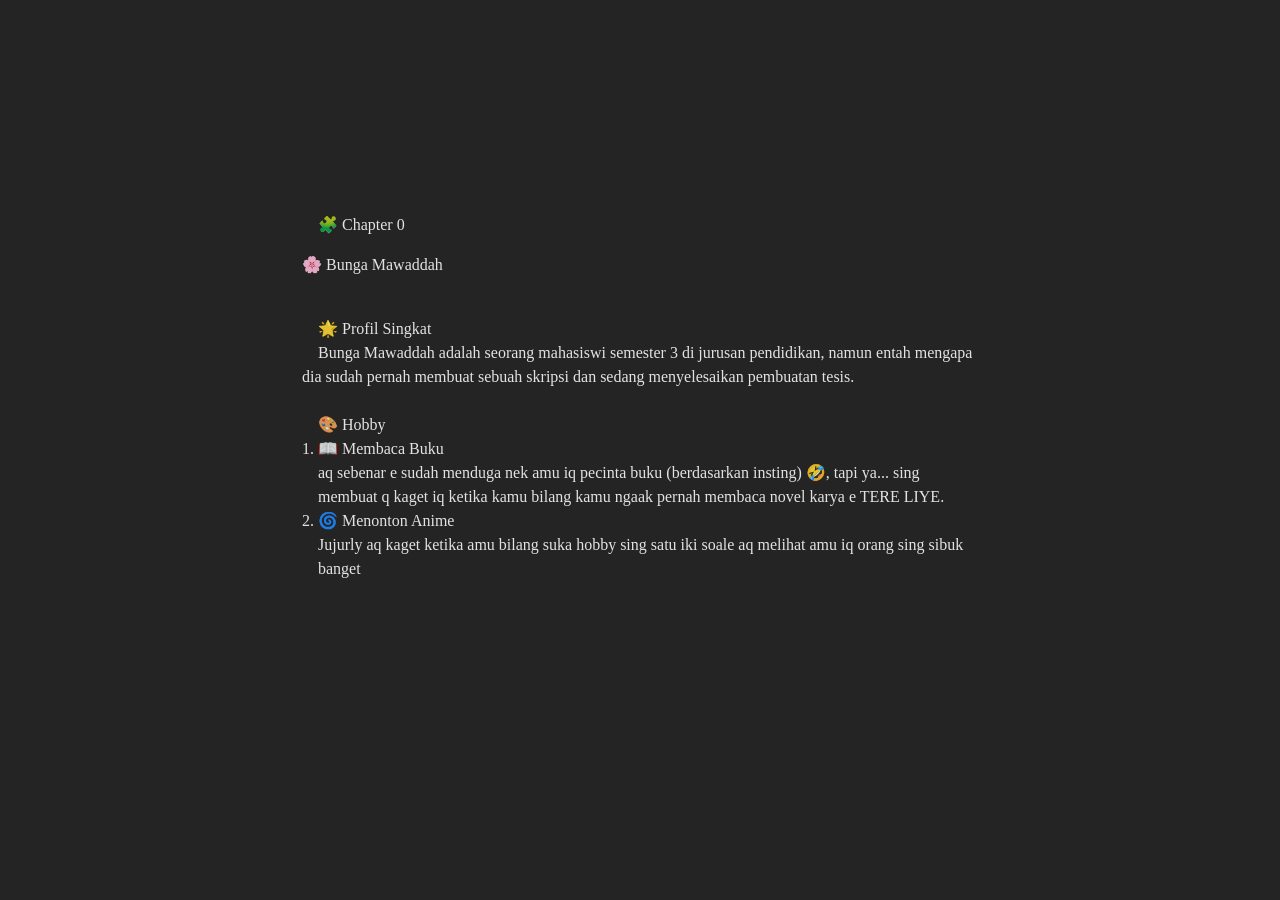
==== index.html @ 11995b7f "initial commit" ====
<!DOCTYPE html>
<html lang="en">
<head>
    <meta charset="UTF-8">
    <meta name="viewport" content="width=device-width, initial-scale=1.0">
    <link rel="stylesheet" href="./style.css">
    <title>Document</title>
</head>
<body>
    <div class="container">
        <div class="sprite-wrapper">
            <div class="book">
            <!--  Carousel container -->
            <div class="carousel" style="--slides: 9;">
                <!--  Bg sprite -->
                <div class="sprite"></div>
                <!--  Carousel items -->
                <div class="carousel-item">
                    <div class="page-container">
                        <div class="page left-page">
                            <div>
                                <p style="margin: 0px; text-indent: 1rem">
                                🧩 Chapter 0
                                </p>
                                <p>🌸 Bunga Mawaddah</p>
                                <img src="https://media2.giphy.com/media/v1.Y2lkPTc5MGI3NjExcWtkNWdtMmpnYmoydDY2cDczOThndTF1YWNkZHJqcW1ydW9zcHFzZSZlcD12MV9pbnRlcm5hbF9naWZfYnlfaWQmY3Q9Zw/3o6ZsZwsU65E0qcok8/giphy.gif" alt="" style="width: 100%">
                            </div>
                        </div>
                        <div class="page right-page">
                            <div>
                                <p style="margin: 0; text-indent: 1rem">
                                🌟 Profil Singkat
                                </p>
                                <p style="margin: 0; text-indent: 1rem">
                                Bunga Mawaddah adalah seorang mahasiswi semester 3 di jurusan pendidikan, namun entah mengapa dia sudah pernah membuat sebuah skripsi dan sedang menyelesaikan pembuatan tesis.
                                </p><br>
                                <p style="margin: 0; text-indent: 1rem">🎨 Hobby</p>
                                <ul style="padding: 0; list-style: auto; list-style-position: inside; margin: 0">
                                    <li>
                                        📖 Membaca Buku  
                                        <div style="padding-left: 1rem;">
                                            aq sebenar e sudah menduga nek amu iq pecinta buku (berdasarkan insting) 🤣, tapi ya... sing membuat q kaget iq ketika kamu bilang kamu ngaak pernah membaca novel karya e TERE LIYE.
                                        </div>
                                    </li>
                                    <li>
                                        🌀 Menonton Anime
                                        <div style="padding-left: 1rem;">
                                            Jujurly aq kaget ketika amu bilang suka hobby sing satu iki soale aq melihat amu iq orang sing sibuk banget 
                                        </div>
                                    </li>
                            </div>
                        </div>
                    </div>
                </div>
                <div class="carousel-item">
                    <div class="page-container">
                        <div class="page left-page">
                            <div>
                                <p style="padding-left: 1rem;">dan aq berpikiran mana mungkin orang sesibuk amu punya hobi yang menghabiskan kesabaran dan banyak waktu iki.</p>
                                <ol start="3" style="padding: 0; list-style-position: inside; margin: 0">
                                    <li>
                                        🎮 Main Game
                                        <div style="padding-left: 1rem;">
                                            untungnya kne suka di game yang sama jadi aq bisa main bareng, meskipun aq sempet pensi hehe.
                                        </div>
                                    </li>
                                    <li>
                                        🐱 Memelihara Binatang 
                                        <div style="padding-left: 1rem;">
                                            amu sediri sing cerita nek kapan suka memelihara hewan "LUCU" meskipun selera lucu mu itu masih terlalu abstrak nek menurut q.
                                        </div>
                                    </li>
                                    <li>
                                        🍀 Berkebun
                                        <div style="padding-left: 1rem;">
                                            aq merasa amu pernah menceritakan kelakuan random mu tentang iki tapi ya... aq lali hmm....
                                        </div>
                                    </li>
                                </ol>
                            </div>
                        </div>
                        <div class="page right-page">
                            <div>
                                <ol start="6" style="padding: 0; list-style-position: inside; margin: 0">
                                    <li>
                                        📙 Membaca Komik 
                                        <div style="padding-left: 1rem;">
                                            aq tidak menduga nek amu pernah membaca komik "SOLO LEVELLING" dan sorry pernah mengejek anime favoritmu iki, tapi fakta ne emang gitu "dagu lancip".
                                        </div>
                                    </li>
                                    <li>
                                        ✍️ Menulis
                                        <div style="padding-left: 1rem;">
                                            amu pernah bercerita tentang hobby iki pada suatu malam, mboh amu jek ingat t gak.
                                        </div>
                                    </li>
                                    <li>
                                        🔪 Memasak
                                        <div style="padding-left: 1rem;">
                                            aq baru tau nek kapan amu suka memasak. BTW Makasih Info nya hehe.
                                        </div>
                                    </li>
                                </ol>
                            </div>
                            <div>
                                <p style="margin: 0;">
                                Mungkin segini yah info sing tak dapat dari cerita-cerita mu nek ada yang kurang atau mau ngasih cerita lagi sok cerita.
                                </p><br>
                            </div>
                        </div>
                    </div>
                </div>
                <div class="carousel-item">
                    <div class="page-container">
                        <div class="page left-page">
                            <div>
                                <p style="margin: 0px; text-indent: 1rem">
                                🧩 Chapter 1
                                </p>
                                <p>🤝 Pertemuan</p>
                                <img src="https://assets.codepen.io/36869/pixel-cat.jpg" width="100%" alt="">
                            </div>
                        </div>
                        <div class="page right-page">
                            <div>
                                <p style="margin: 0; text-indent: 1rem">
                                ✨ Januari 2025
                                </p>
                                <p style="margin: 0; text-indent: 1rem">
                                Bulan di mana kita bertemu, waktu iq panji bilang nek kapan ada kancane mau buat kursus an gwe kne mengamalkan ilmu ketika lulus dari kuliah dan waktu iq aq berpikiran nek kapan amu iki mahasiswa uq semester 7 soale panji pernah cerita nak aq nek kapan dee punya temen semester 7 ndek uq. Pikiran q waktu kok onk anomali ya... sang proso arek uq iw gak ada seh sing bakal punya pikiran kek unu dari situ aq tertarik untuk mencari tahu siapa anomali iki, lah ternyata aq salah paham soale panji gak menjelaskan background mu sama sekali dan ya ketika bertemu aq iq mencoba mengingat dan mencari cari mahasiswa semester 7 sing pernah tak temui
                                </p>
                            </div>
                        </div>
                    </div>
                </div>
                <div class="carousel-item">
                    <div class="page-container">
                        <div class="page left-page">
                            <div>
                                <p style="margin: 0; text-indent: 1rem">
                                sang proso aq gak pernah ketemu mahasiswa semester 7 IF wajah e koyok amu dari situ aq mek bisa berpikiran positif mungkin amu iki mahasiswa kupu kupu. Seperti biasa sing tak lakuka ketika pertama kali masuk ke lingkungan baru adalah mengamati dan dari hasil pengamatan q aq bisa menyimpulkan nek amu iki orang sing jago komunikasi nyapo aq bisa menyimpulkan seperti itu karena dari bahasa, cara bicara, dan ekspresi iq pas banget meskipun pas di awal awal pembicaraan aq melihat ekspresi ketidak pedean dan cara bicaramu sing kurang pd mungkin ya karena pada waktu iq amu skeptis nyawang aq sing gondrong hhhh.
                                </p>
                            </div>
                        </div>
                        <div class="page right-page">
                            <div>
                                <p style="margin: 0; text-indent: 1rem">
                                ✨ Februari 2025
                                </p>
                                <p style="margin: 0; text-indent: 1rem">
                                Project pertama, Mungkin ya... iq pertama kali ne amu nge chat aq setelah kne mari ketemu di bulan januari, karena hasil dari analisa q di awal iq amu orang sing jago komunikasi aq berusaha agar tidak banyak terlibat dengan amu karena aq tahu bahaya ne ber bicara dengan orang yang jago komunikasi yaitu mereka bisa mengendalikan pembicaraan sesuai keinginan mereka dan skenario terburuknya adalah mereka bisa mengendalikan pikiran lewat manupulasi kata-kata, tapi untung nya amu juga gak punya niatan mengendalikan pikiran q karena amu nge chat aq hanya untuk membahas pekerjaan (crita iki gak 100% real, karena aq juga sodok lali hehe).
                                </p>
                            </div>
                        </div>
                    </div>
                </div>
                <div class="carousel-item">
                    <div class="page-container">
                        <div class="page left-page">
                            <div>
                                <p style="margin: 0; text-indent: 1rem">
                                ✨ Mei 10 2025
                                </p>
                                <p style="margin: 0; text-indent: 1rem">
                                project kedua, di project kedua iki aq mengusulkan bagaimana nek di project kedua iki kita buat dengan coding manual kenapa aq mengusulkannya karena aq wes muak utak atik plugin wordpress sing akhire kita di suruh bayar, karena pembahasan iki terjadi lewat chat aq dadi gak bisa menebak apa sing amu pikirkan waktu iq, tapi akhire amu setuju dengan usulan q, dalam proses pengerjaan iki aq tanyak ndek amu mungkin gak nek kapan kita nambah tim buat web karena pada waktu iq aq kesulitan dalam membuat design web e tapi pada waktu iq amu bilang "Nek kapan kita mau nambah tim, iq kudu golek sing jek dalam fase belajar soale aq belum bisa bayar" dan aq langsung paham kegelisahan mu pada waktu iq,
                                </p>
                            </div>
                        </div>
                        <div class="page right-page">
                            <div>
                                <p style="margin: 0;">
                                dan ndek sini aq mau minta maaf ya karena masalah tim iki pernah tak singgung ndek beberapa kali pertemuan dan yaa aq bisa liat ekspresimu ada sedikit rasa kasihan nak aq (iyh gak seh sorry nek sotoy 🤣) iq sebenar e aq mau ngomong nak my self nyapo kok wes beberapa bulan iki aq jek belum bisa design hmmm....
                                </p>
                                <p style="margin: 0; text-indent: 1rem">
                                ✨ Juni 25 2025
                                </p>
                                <p style="margin: 0; text-indent: 1rem">
                                Project ke tiga, aq bingung ape nulis apa ndek bagian ini intine iki adalah project sing menegangkan.
                                </p>
                            </div>
                        </div>
                    </div>
                </div>
                <div class="carousel-item">
                    <div class="page-container">
                        <div class="page left-page">
                            <div>
                                <p style="margin: 0px; text-indent: 1rem">
                                🧩 Chapter 2
                                </p>
                                <p>🌸 Yatallatop</p>
                                <img src="https://media2.giphy.com/media/v1.Y2lkPTc5MGI3NjExcWtkNWdtMmpnYmoydDY2cDczOThndTF1YWNkZHJqcW1ydW9zcHFzZSZlcD12MV9pbnRlcm5hbF9naWZfYnlfaWQmY3Q9Zw/3o6ZsZwsU65E0qcok8/giphy.gif" alt="" style="width: 100%">
                            </div>
                        </div>
                        <div class="page right-page">
                            <div>
                                <p style="margin: 0; text-indent: 1rem">
                                    ✨ Cermin yang tak pernah memantul
                                </p>
                                <p style="margin: 0px; text-indent: 1rem">
                                    Ia hidup dalam labirin logika yang ia bangun sendiri—rapi, penuh retorika, tapi kosong dari makna sejati. Lidahnya lihai, menggiring percakapan seperti pemain sulap menggiring mata penonton. Ia tak pernah mau mengalah, apalagi mengakui kesalahan. Fakta dianggap serangan, bukan kebenaran. Baginya, perdebatan bukan soal mencari titik temu, tapi tentang bagaimana tetap tampak benar meskipun sudah jelas keliru. Ia bukan musuh yang beringas, hanya bayangan ego yang terlalu keras kepala untuk berdamai dengan kenyataan. Sedikit pengantar kata untuk orang yang sedang amu hadapi.
                                </p>
                            </div>
                        </div>
                    </div>
                </div>
                <div class="carousel-item">
                    <div class="page-container">
                        <div class="page left-page">
                            <div>
                                <p style="margin: 0; text-indent: 1rem">
                                    ✨ Puzzle yang terpecahkan
                                </p>
                                <p style="margin: 0px; text-indent: 1rem">
                                    Meskipun amu males banget ketika menghadapi penyihir ini karena beberapa faktor seperti dia yang membawa bawa keluarga dalam pekerjaan mu, dia yang tidak pernah tau kapan waktu untuk bekerja dan kapan waktu untuk istirahat. Tapi berkat penyihir ini aq berhasil melengkapi puzzle tentang character mu, karena itu aq bisa meyimpulkan nek amu adalah perempuan yang sangat ambisius, pekerja keras, luwes, dan pemberani. Mungkin amu tidak sadar akan hal ini tapi aq bisa melihatnya dari cara mu bekerja, cara mu berbicara, dan cara mu berinteraksi dengan orang lain (terjadi pada moment pelatihan). 
                                </p>
                            </div>
                        </div>
                        <div class="page right-page">
                            <div>
                                <p style="margin: 0; text-indent: 1rem">
                                    ✨ Secercah Harapan
                                </p>
                                <p style="margin: 0px; text-indent: 1rem">
                                    Aq mulai aktif bersosial iq pas ndek UQ ya karena ancen tujuan q masuk UQ iw untuk mencari relasi, dan dalam proses nya aq iw ndak menemukan "WOMEN" sing tak temui iq kebanyakan "GIRL" nyapo aq bisa menyimpulkan seperti itu karena kebanyakan dari mereka hanya memikirkan hanya ingin hidup enak tanpa mau berusaha dan beberapa faktor lain, dan ya... aq sudah muak dengan hal itu, tapi ketika aq berhasil memecahkan puzzle character mu aq merasa ada secercah harapan untuk membuktikan bahwa masih ada "WOMEN" meskipun itu dengan rasio yang relatif kecil.
                                </p>
                            </div>
                        </div>
                    </div>
                </div>
                <div class="carousel-item">
                    <div class="page-container">
                        <div class="page left-page">
                            <div>
                                <p style="margin: 0; text-indent: 1rem">
                                    ✨ Perubahan
                                </p>
                                <p style="margin: 0px; text-indent: 1rem">
                                    Ntah amu sadar atau tidak, tapi sejak aq berhasil memecahkan puzzle character mu sifat q mulai berubah, nek di tanya nyapo ya karena aq ngak mau melewatkan hidden gem sing tak temukan meskipun amu iw random banget hhh, tapi untungnya amu merespon baik perubahan q BTW makasih ya 😊, karena amu adalah perempuan pertama sing banyak tak jak bicara dadi maaf ya nek ada beberapa kata kata atau apa sing menyinggung mu nek ada mending langsung bilang ok, dan ya... aq merasa nyaman ketika berinteraksi dengan amu.
                                </p>
                            </div>
                        </div>
                        <div class="page right-page">
                            <div style="display: flex; justify-content: center; align-items: center;">
                                <img src="https://assets.codepen.io/36869/brilliant.gif" alt="" style="width: 100%">
                            </div>
                        </div>
                    </div>
                </div>
                <div class="carousel-item">
                    <div class="page-container">
                        <div class="page left-page">
                            <div>
                                <p style="margin: 0px; text-indent: 1rem">
                                🧩 Chapter 4
                                </p>
                                <p>🌸 Penutup</p>
                                <img src="https://media2.giphy.com/media/v1.Y2lkPTc5MGI3NjExcWtkNWdtMmpnYmoydDY2cDczOThndTF1YWNkZHJqcW1ydW9zcHFzZSZlcD12MV9pbnRlcm5hbF9naWZfYnlfaWQmY3Q9Zw/3o6ZsZwsU65E0qcok8/giphy.gif" alt="" style="width: 100%">
                            </div>
                        </div>
                        <div class="page right-page">
                            <div>
                                <p>Sebelumnya aq mau mengucapkan selamat karena telah berhasil membaca tulisan unek-unek q iki 🥳, seharus ndek bagian iki aq ape ngucapno selamat dan doa untuk ultah mu tapi ywes lah ya event e wes kelewat oq huhuhu 😭.</p>

                                <p>Mungkin amu bertanya tanya nyapo aq kok bisa kepikiran gwe project ngene ki, ya karena aq memiliki daya ingat sing sedikit kuat dan sing menyakitkan gwe orang sing kayak gini itu adalah lupa, mangkane dari pada nanti lupa dan menghilang lebih baik tak tulis, maka buatlah aku "Buku Kehidupan" meskipun isine mek apa sing tak lihat dan sing tak ingat tapi ywes lah ya 😊.</p>
                            </div>
                        </div>
                    </div>
                </div>
            </div>
            </div>
        </div>
    </div>
</body>
</html>
---- style.css ----
@font-face {
  font-family: PixelText;
  src: url(https://assets.codepen.io/36869/Grand9KPixel.ttf);
}

:root {
  font-family: 'PixelText', serif;
  font-optical-sizing: auto;
  line-height: 1.5;
  font-weight: 400;

  color-scheme: light dark;
  color: rgba(255, 255, 255, 0.87);
  background-color: #242424;

  font-synthesis: none;
  text-rendering: optimizeLegibility;
  -webkit-font-smoothing: antialiased;
  -moz-osx-font-smoothing: grayscale;
  overflow: hidden;

  /* sprite image */
  --sprite-image: url(https://assets.codepen.io/36869/book.webp);

  /* sprite animation settings */
  /* animation duration */
  --sprite-as: .8s;
  /* animation direction */
  --sprite-ad: normal;
  /* animation fill mode */
  --sprite-af: none;
  /* animation play state */
  --sprite-ap: running;
  /* animation iteration count */
  --sprite-ai: infinite;
  /* animation timing function */
  --sprite-at: linear;
  /* animation frame rate */
  --sprite-fr: 12;
}

@layer base {
  *{
    box-sizing: border-box;
  }
  body {
    margin: 0;
    height: 100vh;
    width: 100vw;
    overflow: hidden;
    display: flex;
    align-items: center;
    justify-content: center;
    box-sizing: border-box;
    padding: 1rem;
  }

  .sprite-wrapper {
    position: relative;
    width: 100%;
    margin: 0 auto;
  }
}

@layer main {
  /* Frame start position */
  @property --sprite-fs {
    syntax: "<integer>";
    initial-value: 0;
    inherits: true
  }
  @property --_progress {
    syntax: "<percentage>";
    inherits: false;
    initial-value: 0%;
  }

  .container {
    display: flex;
    flex-direction: column;
    gap: 3rem;

    /* sprite columns */
    --sprite-c: 5;
    /* sprite image height */
    --sprite-h: 3000;
    /* sprite image width */
    --sprite-w: 9600;
    /* sprite frames */
    --sprite-f: 7;
    /* animation duration based on frame rate */
    --sprite-as: calc(var(--sprite-f) / var(--sprite-fr) * 1s);

    /* frame rows */
    --sprite-r: round(up, calc(var(--sprite-f) / var(--sprite-c)), 1);
    /* frame height */
    --sprite-sh: calc(var(--sprite-h) / var(--sprite-r));
    /* frame target height, width */
    --sprite-th: calc(var(--sprite-sh) / 2);

    /* aspect ratio */
    --sprite-ar: calc(var(--sprite-th) / var(--sprite-sh));
    --sprite-uh: calc(var(--sprite-h) * var(--sprite-ar));
    --sprite-uw: calc(var(--sprite-w) * var(--sprite-ar));

    /* frame width */
    --sprite-tw: calc(var(--sprite-uw) / var(--sprite-c));

    > h1 {
      color: #d2d4e1;
      margin: 0;
      width: fit-content;
      font-weight: 500;
      font-size: 1.75rem;
      text-align: center;
    }

    .book {
      position: relative;
      display: grid;
      grid-template-areas:
            "scroll scroll scroll"
            "left markers right";
      gap: 1rem;

      .sprite {
        position: absolute;
        display: flex;
        align-items: center;
        justify-content: center;
        height: calc(1px * var(--sprite-th));
        width: calc(1px * var(--sprite-tw));
        margin: calc(-1px * calc((var(--sprite-th) - (var(--sprite-th) * 0.6107)) / 2)) calc(-1px * calc((var(--sprite-tw) - (var(--sprite-tw) * 0.7042)) / 2));
        background-image: var(--sprite-image);
        transform-origin: center center;
        background-repeat: no-repeat;
        background-size: calc(1px * var(--sprite-uw)) calc(1px * var(--sprite-uh));
        z-index: -1;

        /* Frame end position */
        --sprite-fe: calc(var(--sprite-f) * (var(--slides) - 1));
        --sprite-fs-n: mod(var(--sprite-fs), var(--sprite-f));
        /* calculate the row and column position */
        --row: calc(round(down, calc(calc(var(--sprite-tw) * var(--sprite-fs-n)) / var(--sprite-uw)), 1) * var(--sprite-th));
        --col: mod(calc(var(--sprite-tw) * var(--sprite-fs-n)), var(--sprite-uw));

        background-position: calc(-1px * var(--col)) calc(-1px * var(--row));
        animation: frame var(--sprite-as) var(--sprite-at) 0s var(--sprite-ad) var(--sprite-af) var(--sprite-ap);
        animation-timeline: --carousel-timeline;
      }

      .carousel {
        counter-increment: curpage;
        grid-area: scroll;
        overflow-x: auto;
        scroll-snap-type: x mandatory;
        overscroll-behavior-x: contain;

        display: grid;
        margin: 0 auto;
        width: calc(1px * (var(--sprite-tw) * 0.7042));
        height: calc(1px * (var(--sprite-th) * 0.6107));
        grid: 1fr / auto-flow 100%;
        scroll-timeline: --carousel-timeline x;
        scroll-behavior: smooth;
        scrollbar-width: none;
        scroll-marker-group: after;

        &::scroll-button(*) {
          inline-size: 64px;
          aspect-ratio: 1;
          border-radius: 0;
          border: 0;
          background-color: transparent;
          cursor: pointer;
        }

        &::scroll-button(*):disabled{
          filter: invert(1);
          opacity: 0.5;
        }
        &::scroll-button(*):not(:disabled):is(:hover, :active) {
          filter: drop-shadow(2px 4px 6px black);
        }

        &::scroll-button(*):not(:disabled):active {
          scale: 90%;
        }

        &::scroll-button(left) {
          content: url("[data-uri]") / "Scroll Left";
          grid-area: left;
        }

        &::scroll-button(right) {
          content: url("[data-uri]") / "Scroll Right";
          grid-area: right;
          justify-self: flex-end;
        }

        &::scroll-marker-group {
          content: "";
          width: 100%;
          height: 8px;
          padding: 2px 0;
          display: grid;
          position: absolute;
          grid-area: markers;

          grid-auto-flow: column;
          place-self: center;
          overflow: hidden;
          border: 1px solid #000;

          background: linear-gradient(90deg, #f1e2b2 0%) no-repeat left center;
          --_progress: calc(calc(100 / var(--slides)) * 1%);
          background-size: var(--_progress, 20%) 100%;

          animation: progress linear both;
          animation-timeline: --carousel-timeline;
        }

        & > .carousel-item {
          scroll-snap-stop: always;
          scroll-snap-align: start;
          animation: count-before linear forwards;
          animation-range: exit;
          counter-increment: page;
          animation-timeline: view(x);

          position: relative;
          box-sizing: border-box;
          color: #333;

          &::scroll-marker {
            content: '';
            position: relative;
            left: -1px;
            width: 100%;
            height: 100%;
            display: block;
            box-sizing: border-box;
            box-shadow: 2px 0 0 #000;
          }

          &:last-of-type{
            &::scroll-marker {
              box-shadow: none;
            }
          }

          .page-container {
            display: flex;
            gap: 3rem;
            height: 100%;

            animation: stay-centered linear both;
            animation-timeline: view(x);
            timeline-scope: --parallax-item;
          }

          .left-page, .right-page {
            flex: 1;
            font-size: small;
            overflow: hidden;
            display: grid;
            grid-template-rows: 1fr auto;

            &:after {
              bottom: 15px;
              color: hsl(45.71deg 69.23% 30%);
            }

            > div {
              text-align: justify;
              hyphens: auto;
              line-height: normal;
              display: block;
              word-wrap: break-word;
            }
          }

          .left-page {
            padding: 20px 0 20px 20px;
            &:after {
              content: counter(curpage);
            }
          }

          .right-page {
            padding: 20px 20px 20px 0;
            counter-increment: curpage;
            &:after {
              content: counter(curpage);
              place-self: self-end;
            }
          }
        }
      }
    }
  }
}

@media (width < 748px) {
  .container {
    --sprite-th: calc(var(--sprite-sh) / 2.5);

    > h1 {
      font-size: 1.25rem;
    }

    .page {
      > div {
        font-size: .6rem;
      }
    }
  }
}

@media (width < 560px) {
  .container {
    --sprite-th: calc(var(--sprite-sh) / 4);

    > h1 {
      font-size: 1rem;
    }

    .page {
      > div {
        font-size: .35rem;
      }

      &:after {
        font-size: .5rem;
      }
    }
  }
}

@keyframes stay-centered {
  entry 0% {
    opacity: 0;
    translate: -100%;
  }
  entry 75%  {
    opacity: 0;
    translate: -25%;
  }
  entry 100% {
    opacity: 1;
    translate: 0%;
  }
  exit 0% {
    opacity: 1;
    translate: 0%;
  }
  exit 50% {
    opacity: 0;
    translate: 50%;
  }
  exit 100% {
    opacity: 0;
    translate: 100%;
  }
}

@keyframes count-before {
  1%,
  100% {
    counter-increment: page curpage;
  }
}

@keyframes progress {
  100% {
    --_progress: 100%;
  }
}

@keyframes frame {
  to {
    --sprite-fs: var(--sprite-fe);
  }
}

@media (prefers-reduced-motion) {
  * {
    animation: none;
  }
}
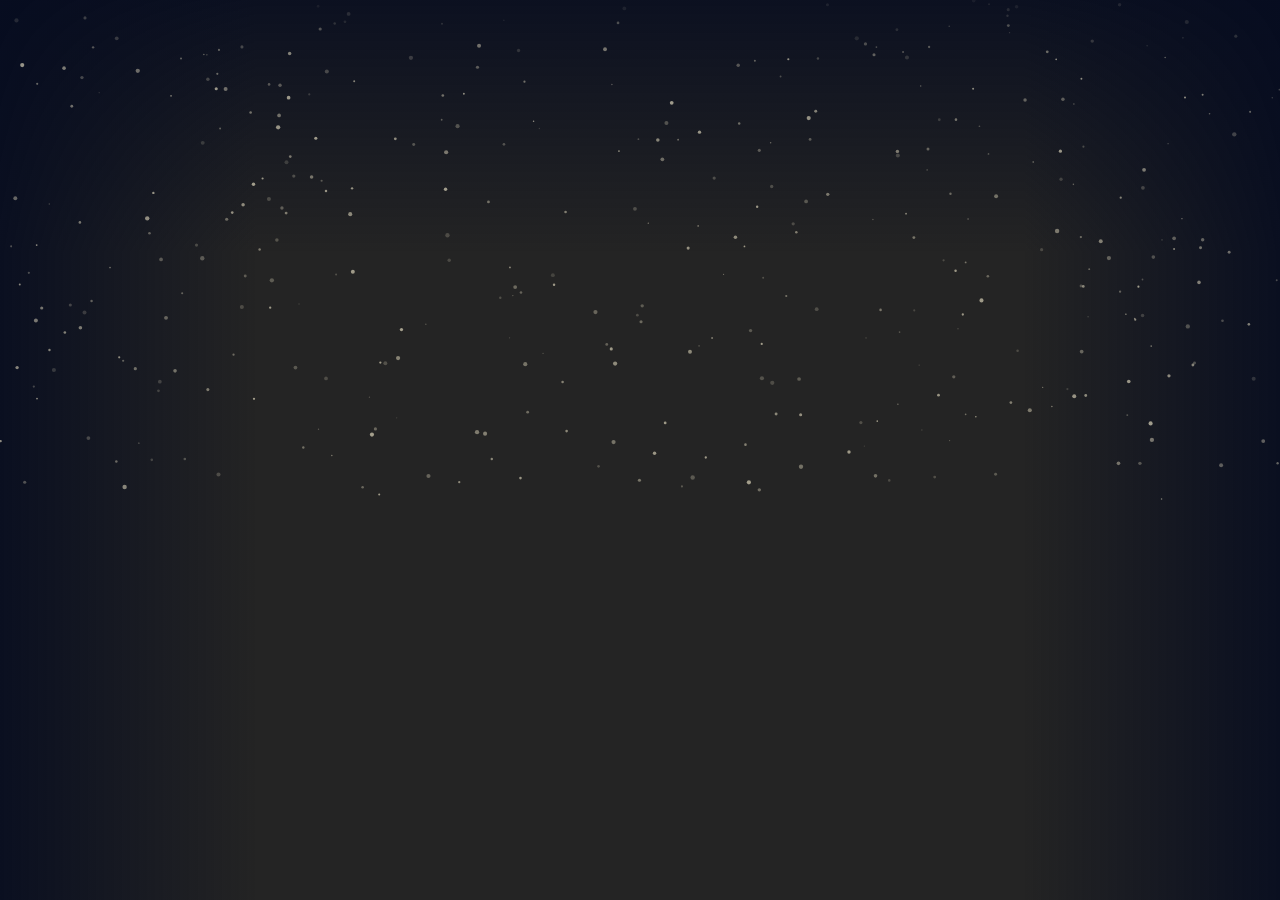
==== commit 08ffea9d: "Add cursor/gyro-driven parallax background, dust particles, and load-in blur effect" ====
--- a/index.html
+++ b/index.html
@@ -7,6 +7,7 @@
     <title>Document</title>
 </head>
 <body>
+    <canvas id="dust" aria-hidden="true"></canvas>
     <div class="container">
         <div class="sprite-wrapper">
             <div class="book">
@@ -271,5 +272,6 @@
             </div>
         </div>
     </div>
+    <script src="./script.js"></script>
 </body>
 </html>
--- a/style.css
+++ b/style.css
@@ -4,7 +4,7 @@
 }
 
 :root {
-  font-family: 'PixelText', serif;
+  font-family: "PixelText", serif;
   font-optical-sizing: auto;
   line-height: 1.5;
   font-weight: 400;
@@ -24,7 +24,7 @@
 
   /* sprite animation settings */
   /* animation duration */
-  --sprite-as: .8s;
+  --sprite-as: 0.8s;
   /* animation direction */
   --sprite-ad: normal;
   /* animation fill mode */
@@ -40,7 +40,7 @@
 }
 
 @layer base {
-  *{
+  * {
     box-sizing: border-box;
   }
   body {
@@ -53,12 +53,39 @@
     justify-content: center;
     box-sizing: border-box;
     padding: 1rem;
+
+    --bg-photo: url("./public/desktop.png");
+    --bg-photo-size: 110% 110%;
+
+    background-image:
+      linear-gradient(to right, rgba(6, 12, 32, 0.85) 0%, rgba(6, 12, 32, 0) 20%, rgba(6, 12, 32, 0) 80%, rgba(6, 12, 32, 0.85) 100%),
+      linear-gradient(to bottom, rgba(6, 12, 32, 0.8) 0%, rgba(6, 12, 32, 0) 28%),
+      var(--bg-photo);
+    background-repeat: no-repeat;
+    background-size: 100% 100%, 100% 100%, var(--bg-photo-size);
+    background-position: 50% 50%;
+
+    filter: blur(24px);
+    transition: background-position 0.2s ease-out, filter 0.8s ease-out;
+  }
+
+  body.is-loaded {
+    filter: blur(0);
   }
 
   .sprite-wrapper {
     position: relative;
     width: 100%;
     margin: 0 auto;
+  }
+
+  #dust {
+    position: fixed;
+    inset: 0;
+    width: 100vw;
+    height: 100vh;
+    z-index: 1;
+    pointer-events: none;
   }
 }
 
@@ -67,7 +94,7 @@
   @property --sprite-fs {
     syntax: "<integer>";
     initial-value: 0;
-    inherits: true
+    inherits: true;
   }
   @property --_progress {
     syntax: "<percentage>";
@@ -116,11 +143,11 @@
     }
 
     .book {
+      display: none;
       position: relative;
-      display: grid;
       grid-template-areas:
-            "scroll scroll scroll"
-            "left markers right";
+        "scroll scroll scroll"
+        "left markers right";
       gap: 1rem;
 
       .sprite {
@@ -130,22 +157,41 @@
         justify-content: center;
         height: calc(1px * var(--sprite-th));
         width: calc(1px * var(--sprite-tw));
-        margin: calc(-1px * calc((var(--sprite-th) - (var(--sprite-th) * 0.6107)) / 2)) calc(-1px * calc((var(--sprite-tw) - (var(--sprite-tw) * 0.7042)) / 2));
+        margin: calc(
+            -1px * calc((var(--sprite-th) - (var(--sprite-th) * 0.6107)) / 2)
+          )
+          calc(
+            -1px * calc((var(--sprite-tw) - (var(--sprite-tw) * 0.7042)) / 2)
+          );
         background-image: var(--sprite-image);
         transform-origin: center center;
         background-repeat: no-repeat;
-        background-size: calc(1px * var(--sprite-uw)) calc(1px * var(--sprite-uh));
+        background-size: calc(1px * var(--sprite-uw))
+          calc(1px * var(--sprite-uh));
         z-index: -1;
 
         /* Frame end position */
         --sprite-fe: calc(var(--sprite-f) * (var(--slides) - 1));
         --sprite-fs-n: mod(var(--sprite-fs), var(--sprite-f));
         /* calculate the row and column position */
-        --row: calc(round(down, calc(calc(var(--sprite-tw) * var(--sprite-fs-n)) / var(--sprite-uw)), 1) * var(--sprite-th));
-        --col: mod(calc(var(--sprite-tw) * var(--sprite-fs-n)), var(--sprite-uw));
+        --row: calc(
+          round(
+              down,
+              calc(
+                calc(var(--sprite-tw) * var(--sprite-fs-n)) / var(--sprite-uw)
+              ),
+              1
+            ) *
+            var(--sprite-th)
+        );
+        --col: mod(
+          calc(var(--sprite-tw) * var(--sprite-fs-n)),
+          var(--sprite-uw)
+        );
 
         background-position: calc(-1px * var(--col)) calc(-1px * var(--row));
-        animation: frame var(--sprite-as) var(--sprite-at) 0s var(--sprite-ad) var(--sprite-af) var(--sprite-ap);
+        animation: frame var(--sprite-as) var(--sprite-at) 0s var(--sprite-ad)
+          var(--sprite-af) var(--sprite-ap);
         animation-timeline: --carousel-timeline;
       }
 
@@ -175,7 +221,7 @@
           cursor: pointer;
         }
 
-        &::scroll-button(*):disabled{
+        &::scroll-button(*):disabled {
           filter: invert(1);
           opacity: 0.5;
         }
@@ -188,12 +234,14 @@
         }
 
         &::scroll-button(left) {
-          content: url("[data-uri]") / "Scroll Left";
+          content: url("[data-uri]") /
+            "Scroll Left";
           grid-area: left;
         }
 
         &::scroll-button(right) {
-          content: url("[data-uri]") / "Scroll Right";
+          content: url("[data-uri]") /
+            "Scroll Right";
           grid-area: right;
           justify-self: flex-end;
         }
@@ -233,7 +281,7 @@
           color: #333;
 
           &::scroll-marker {
-            content: '';
+            content: "";
             position: relative;
             left: -1px;
             width: 100%;
@@ -243,7 +291,7 @@
             box-shadow: 2px 0 0 #000;
           }
 
-          &:last-of-type{
+          &:last-of-type {
             &::scroll-marker {
               box-shadow: none;
             }
@@ -259,7 +307,8 @@
             timeline-scope: --parallax-item;
           }
 
-          .left-page, .right-page {
+          .left-page,
+          .right-page {
             flex: 1;
             font-size: small;
             overflow: hidden;
@@ -302,6 +351,11 @@
 }
 
 @media (width < 748px) {
+  body {
+    --bg-photo: url("./public/mobile.png");
+    --bg-photo-size: cover;
+  }
+
   .container {
     --sprite-th: calc(var(--sprite-sh) / 2.5);
 
@@ -311,7 +365,7 @@
 
     .page {
       > div {
-        font-size: .6rem;
+        font-size: 0.6rem;
       }
     }
   }
@@ -327,11 +381,11 @@
 
     .page {
       > div {
-        font-size: .35rem;
+        font-size: 0.35rem;
       }
 
       &:after {
-        font-size: .5rem;
+        font-size: 0.5rem;
       }
     }
   }
@@ -342,7 +396,7 @@
     opacity: 0;
     translate: -100%;
   }
-  entry 75%  {
+  entry 75% {
     opacity: 0;
     translate: -25%;
   }
@@ -386,5 +440,6 @@
 @media (prefers-reduced-motion) {
   * {
     animation: none;
-  }
-}+    transition: none;
+  }
+}
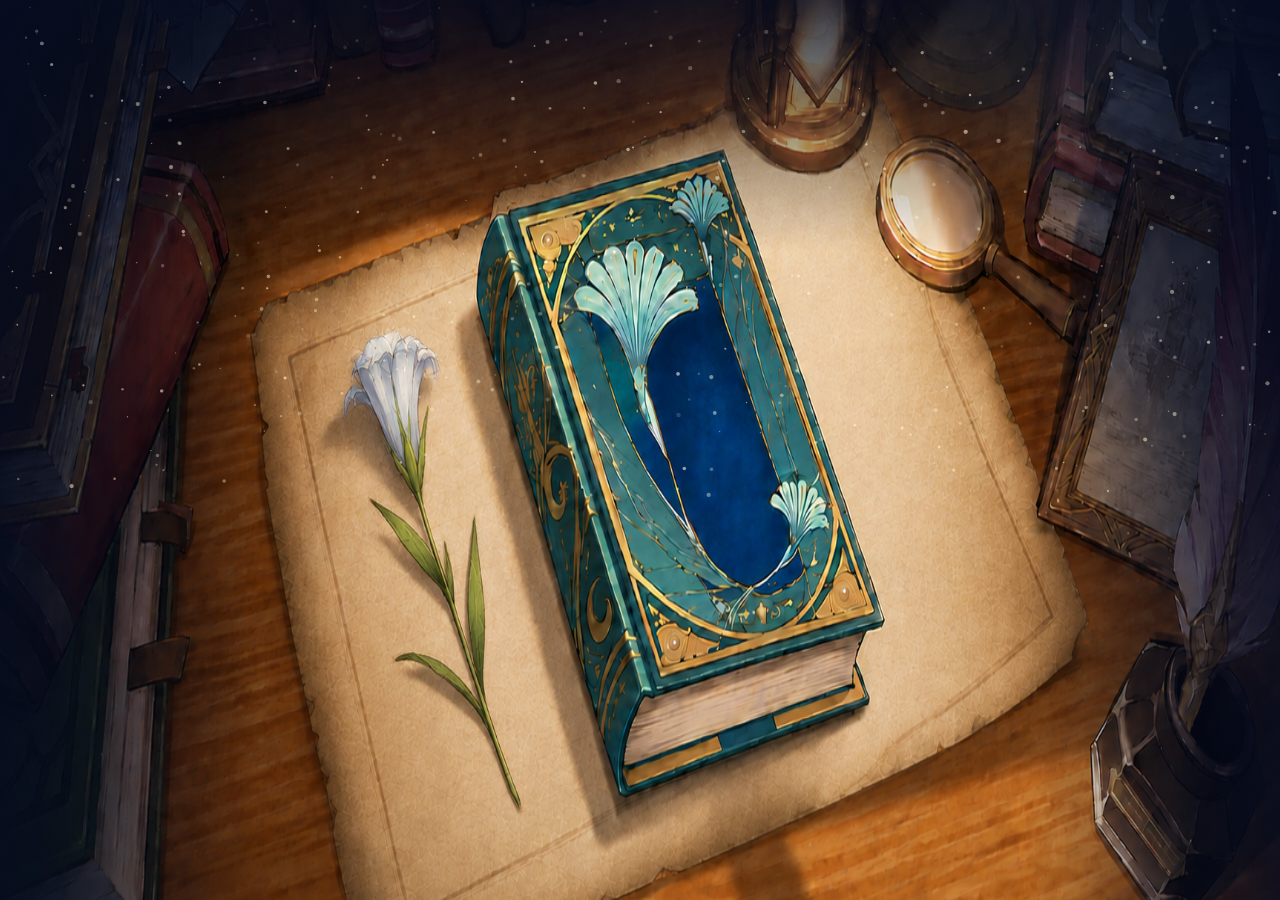
==== commit 231858c8: "Add new image assets for desktop and mobile views - Added desktop images: desktop-1.png and desktop." ====
--- a/index.html
+++ b/index.html
@@ -7,268 +7,503 @@
     <title>Document</title>
 </head>
 <body>
+    <div id="bgPhoto" aria-hidden="true"></div>
+    <div id="bgVignette" aria-hidden="true"></div>
+    <div id="bgSpotlight" aria-hidden="true"></div>
     <canvas id="dust" aria-hidden="true"></canvas>
+    <button type="button" class="hotspot" id="hotspotFlower" data-hotspot="flower" aria-label="Bunga"></button>
+    <button type="button" class="hotspot" id="hotspotBook" data-hotspot="book" aria-label="Buku"></button>
+    <button type="button" id="bookClose" class="book-close" aria-label="Tutup buku">✕</button>
+    <div id="pageTransition" aria-hidden="true"></div>
+    <!-- book-cover click-to-open animation disabled for now
+    <div id="bookCover" role="button" tabindex="0" aria-label="Buka buku">
+        <div class="book-cover__sprite"></div>
+        <p class="book-cover__hint">klik untuk membuka</p>
+    </div>
+    -->
     <div class="container">
         <div class="sprite-wrapper">
             <div class="book">
             <!--  Carousel container -->
-            <div class="carousel" style="--slides: 9;">
-                <!--  Bg sprite -->
-                <div class="sprite"></div>
-                <!--  Carousel items -->
-                <div class="carousel-item">
-                    <div class="page-container">
-                        <div class="page left-page">
-                            <div>
-                                <p style="margin: 0px; text-indent: 1rem">
-                                🧩 Chapter 0
-                                </p>
-                                <p>🌸 Bunga Mawaddah</p>
-                                <img src="https://media2.giphy.com/media/v1.Y2lkPTc5MGI3NjExcWtkNWdtMmpnYmoydDY2cDczOThndTF1YWNkZHJqcW1ydW9zcHFzZSZlcD12MV9pbnRlcm5hbF9naWZfYnlfaWQmY3Q9Zw/3o6ZsZwsU65E0qcok8/giphy.gif" alt="" style="width: 100%">
-                            </div>
-                        </div>
-                        <div class="page right-page">
-                            <div>
-                                <p style="margin: 0; text-indent: 1rem">
-                                🌟 Profil Singkat
-                                </p>
-                                <p style="margin: 0; text-indent: 1rem">
-                                Bunga Mawaddah adalah seorang mahasiswi semester 3 di jurusan pendidikan, namun entah mengapa dia sudah pernah membuat sebuah skripsi dan sedang menyelesaikan pembuatan tesis.
-                                </p><br>
-                                <p style="margin: 0; text-indent: 1rem">🎨 Hobby</p>
-                                <ul style="padding: 0; list-style: auto; list-style-position: inside; margin: 0">
-                                    <li>
-                                        📖 Membaca Buku  
-                                        <div style="padding-left: 1rem;">
-                                            aq sebenar e sudah menduga nek amu iq pecinta buku (berdasarkan insting) 🤣, tapi ya... sing membuat q kaget iq ketika kamu bilang kamu ngaak pernah membaca novel karya e TERE LIYE.
-                                        </div>
-                                    </li>
-                                    <li>
-                                        🌀 Menonton Anime
-                                        <div style="padding-left: 1rem;">
-                                            Jujurly aq kaget ketika amu bilang suka hobby sing satu iki soale aq melihat amu iq orang sing sibuk banget 
-                                        </div>
-                                    </li>
+                <div class="carousel" style="--slides: 17;">
+                    <!--  Bg sprite -->
+                    <div class="sprite"></div>
+                    <!--  Carousel items -->
+                    <div class="carousel-item">
+                        <div class="page-container">
+                            <div class="page left-page">
+                                <div>
+                                    <p style="margin: 0px; text-indent: 1rem">
+                                    🧩 Bab 1
+                                    </p>
+                                    <br>
+                                    <img src="https://media2.giphy.com/media/v1.Y2lkPTc5MGI3NjExcWtkNWdtMmpnYmoydDY2cDczOThndTF1YWNkZHJqcW1ydW9zcHFzZSZlcD12MV9pbnRlcm5hbF9naWZfYnlfaWQmY3Q9Zw/3o6ZsZwsU65E0qcok8/giphy.gif" alt="" style="width: 100%">
+                                </div>
+                            </div>
+                            <div class="page right-page">
+                                <div style="height: 100%; display: flex; align-items: center; justify-content: center; text-align: center;">
+                                    <p style="margin: 0; font-style: italic;">
+                                    "Ada pertemuan yang datang tanpa direncanakan, tanpa dicari, bahkan tanpa disadari — namun justru itulah yang perlahan menuliskan kisahnya sendiri, hingga sampai pada akhir yang paling indah."
+                                    </p>
+                                </div>
+                            </div>
+                        </div>
+                    </div>
+                    <div class="carousel-item">
+                        <div class="page-container">
+                            <div class="page left-page">
+                                <div>
+                                    <p style="margin: 0px; text-indent: 1rem">
+                                    🧩 Chapter 0
+                                    </p>
+                                    <p>🌸 Bunga Mawadah</p>
+                                    <img src="https://media2.giphy.com/media/v1.Y2lkPTc5MGI3NjExcWtkNWdtMmpnYmoydDY2cDczOThndTF1YWNkZHJqcW1ydW9zcHFzZSZlcD12MV9pbnRlcm5hbF9naWZfYnlfaWQmY3Q9Zw/3o6ZsZwsU65E0qcok8/giphy.gif" alt="" style="width: 100%">
+                                </div>
+                            </div>
+                            <div class="page right-page">
+                                <div>
+                                    <p style="margin: 0; text-indent: 1rem">
+                                    🌟 Profil Singkat
+                                    </p>
+                                    <p style="margin: 0; text-indent: 1rem">
+                                    Bunga Mawadah lahir di kota Lamongan pada tanggal 19 Juli 2006. Ia adalah seorang perempuan yang memiliki kepribadian yang unik dan menarik. Dengan sifatnya yang ambisius, pekerja keras, luwes, dan pemberani, ia mampu menghadapi berbagai tantangan dalam hidupnya dengan penuh semangat.
+                                    </p><br>
+                                    <p style="margin: 0; text-indent: 1rem">🎨 Hobby</p>
+                                    <ul style="padding: 0; list-style: auto; list-style-position: inside; margin: 0">
+                                        <li>
+                                            📖 Membaca Buku  
+                                            <div style="padding-left: 1rem;">
+                                                aq sebenar e sudah menduga nek amu iq pecinta buku (berdasarkan insting) 🤣, tapi ya... sing membuat q kaget iq ketika kamu bilang kamu ngaak pernah membaca novel karya e TERE LIYE.
+                                            </div>
+                                        </li>
+                                        <li>
+                                            🌀 Menonton Anime
+                                            <div style="padding-left: 1rem;">
+                                                Jujurly aq kaget ketika amu bilang suka
+                                            </div>
+                                        </li>
+                                </div>
+                            </div>
+                        </div>
+                    </div>
+                    <div class="carousel-item">
+                        <div class="page-container">
+                            <div class="page left-page">
+                                <div>
+                                    <p style="padding-left: 1rem;">hobby sing satu iki soale aq melihat amu iq orang sing sibuk banget  dan aq berpikiran mana mungkin orang sesibuk amu punya hobi yang menghabiskan kesabaran dan banyak waktu iki.</p>
+                                    <ol start="3" style="padding: 0; list-style-position: inside; margin: 0">
+                                        <li>
+                                            🎮 Main Game
+                                            <div style="padding-left: 1rem;">
+                                                untungnya kne suka di game yang sama jadi aq bisa main bareng, meskipun aq sempet pensi hehe.
+                                            </div>
+                                        </li>
+                                        <li>
+                                            🐱 Memelihara Binatang 
+                                            <div style="padding-left: 1rem;">
+                                                amu sediri sing cerita nek kapan suka memelihara hewan "LUCU" meskipun selera lucu mu itu masih terlalu abstrak nek menurut q.
+                                            </div>
+                                        </li>
+                                        <li>
+                                            🍀 Berkebun
+                                            <div style="padding-left: 1rem;">
+                                                aq merasa amu pernah menceritakan kelakuan random mu tentang iki tapi ya... aq lali hmm....
+                                            </div>
+                                        </li>
+                                    </ol>
+                                </div>
+                            </div>
+                            <div class="page right-page">
+                                <div>
+                                    <ol start="6" style="padding: 0; list-style-position: inside; margin: 0">
+                                        <li>
+                                            📙 Membaca Komik 
+                                            <div style="padding-left: 1rem;">
+                                                aq tidak menduga nek amu pernah membaca komik "SOLO LEVELLING" dan sorry pernah mengejek anime favoritmu iki, tapi fakta ne emang gitu "dagu lancip".
+                                            </div>
+                                        </li>
+                                        <li>
+                                            ✍️ Menulis
+                                            <div style="padding-left: 1rem;">
+                                                amu pernah bercerita tentang hobby iki pada suatu malam, mboh amu jek ingat t gak.
+                                            </div>
+                                        </li>
+                                        <li>
+                                            🔪 Memasak
+                                            <div style="padding-left: 1rem;">
+                                                aq baru tau nek kapan amu suka memasak. BTW Makasih Info nya hehe.
+                                            </div>
+                                        </li>
+                                    </ol>
+                                </div>
+                                <div>
+                                    <p style="margin: 0;">
+                                    Mungkin segini yah info sing tak dapat dari cerita-cerita mu nek ada yang kurang atau mau ngasih cerita lagi sok cerita.
+                                    </p><br>
+                                </div>
+                            </div>
+                        </div>
+                    </div>
+                    <div class="carousel-item">
+                        <div class="page-container">
+                            <div class="page left-page">
+                                <div>
+                                    <p style="margin: 0px; text-indent: 1rem">
+                                    🧩 Chapter 1
+                                    </p>
+                                    <p>🤝 Pertemuan</p>
+                                    <img src="https://assets.codepen.io/36869/pixel-cat.jpg" width="100%" alt="">
+                                </div>
+                            </div>
+                            <div class="page right-page">
+                                <div>
+                                    <p style="margin: 0; text-indent: 1rem">
+                                    ✨ Januari 2025
+                                    </p>
+                                    <p style="margin: 0; text-indent: 1rem">
+                                    Bulan di mana kita bertemu, waktu iq panji bilang nek kapan ada kancane mau buat kursus an gwe kne mengamalkan ilmu ketika lulus dari kuliah dan waktu iq aq berpikiran nek kapan amu iki mahasiswa uq semester 7 soale panji pernah cerita nak aq nek kapan dee punya temen semester 7 ndek uq. Pikiran q waktu kok onk anomali ya... sang proso arek uq iw gak ada seh sing bakal punya pikiran kek unu dari situ aq tertarik untuk mencari tahu siapa anomali iki, lah ternyata aq salah paham soale panji gak menjelaskan background mu sama sekali dan ya ketika bertemu aq iq mencoba mengingat dan mencari cari mahasiswa semester 7 sing pernah tak temui
+                                    </p>
+                                </div>
+                            </div>
+                        </div>
+                    </div>
+                    <div class="carousel-item">
+                        <div class="page-container">
+                            <div class="page left-page">
+                                <div>
+                                    <p style="margin: 0; text-indent: 1rem">
+                                    sang proso aq gak pernah ketemu mahasiswa semester 7 IF wajah e koyok amu dari situ aq mek bisa berpikiran positif mungkin amu iki mahasiswa kupu kupu. Seperti biasa sing tak lakuka ketika pertama kali masuk ke lingkungan baru adalah mengamati dan dari hasil pengamatan q aq bisa menyimpulkan nek amu iki orang sing jago komunikasi nyapo aq bisa menyimpulkan seperti itu karena dari bahasa, cara bicara, dan ekspresi iq pas banget meskipun pas di awal awal pembicaraan aq melihat ekspresi ketidak pedean dan cara bicaramu sing kurang pd mungkin ya karena pada waktu iq amu skeptis nyawang aq sing gondrong hhhh.
+                                    </p>
+                                </div>
+                            </div>
+                            <div class="page right-page">
+                                <div>
+                                    <p style="margin: 0; text-indent: 1rem">
+                                    ✨ Februari 2025
+                                    </p>
+                                    <p style="margin: 0; text-indent: 1rem">
+                                    Project pertama, Mungkin ya... iq pertama kali ne amu nge chat aq setelah kne mari ketemu di bulan januari, karena hasil dari analisa q di awal iq amu orang sing jago komunikasi aq berusaha agar tidak banyak terlibat dengan amu karena aq tahu bahaya ne ber bicara dengan orang yang jago komunikasi yaitu mereka bisa mengendalikan pembicaraan sesuai keinginan mereka dan skenario terburuknya adalah mereka bisa mengendalikan pikiran lewat manupulasi kata-kata, tapi untung nya amu juga gak punya niatan mengendalikan pikiran q karena amu nge chat aq hanya untuk membahas pekerjaan (crita iki gak 100% real, karena aq juga sodok lali hehe).
+                                    </p>
+                                </div>
+                            </div>
+                        </div>
+                    </div>
+                    <div class="carousel-item">
+                        <div class="page-container">
+                            <div class="page left-page">
+                                <div>
+                                    <p style="margin: 0; text-indent: 1rem">
+                                    ✨ Mei 10 2025
+                                    </p>
+                                    <p style="margin: 0; text-indent: 1rem">
+                                    project kedua, di project kedua iki aq mengusulkan bagaimana nek di project kedua iki kita buat dengan coding manual kenapa aq mengusulkannya karena aq wes muak utak atik plugin wordpress sing akhire kita di suruh bayar, karena pembahasan iki terjadi lewat chat aq dadi gak bisa menebak apa sing amu pikirkan waktu iq, tapi akhire amu setuju dengan usulan q, dalam proses pengerjaan iki aq tanyak ndek amu mungkin gak nek kapan kita nambah tim buat web karena pada waktu iq aq kesulitan dalam membuat design web e tapi pada waktu iq amu bilang "Nek kapan kita mau nambah tim, iq kudu golek sing jek dalam fase belajar soale aq belum bisa bayar" dan aq langsung paham kegelisahan mu pada waktu iq,
+                                    </p>
+                                </div>
+                            </div>
+                            <div class="page right-page">
+                                <div>
+                                    <p style="margin: 0;">
+                                    dan ndek sini aq mau minta maaf ya karena masalah tim iki pernah tak singgung ndek beberapa kali pertemuan dan yaa aq bisa liat ekspresimu ada sedikit rasa kasihan nak aq (iyh gak seh sorry nek sotoy 🤣) iq sebenar e aq mau ngomong nak my self nyapo kok wes beberapa bulan iki aq jek belum bisa design hmmm....
+                                    </p>
+                                    <p style="margin: 0; text-indent: 1rem">
+                                    ✨ Juni 25 2025
+                                    </p>
+                                    <p style="margin: 0; text-indent: 1rem">
+                                    Project ke tiga, aq bingung ape nulis apa ndek bagian ini intine iki adalah project sing menegangkan.
+                                    </p>
+                                </div>
+                            </div>
+                        </div>
+                    </div>
+                    <div class="carousel-item">
+                        <div class="page-container">
+                            <div class="page left-page">
+                                <div>
+                                    <p style="margin: 0px; text-indent: 1rem">
+                                    🧩 Chapter 2
+                                    </p>
+                                    <p>🌸 Yatallatop</p>
+                                    <img src="https://media2.giphy.com/media/v1.Y2lkPTc5MGI3NjExcWtkNWdtMmpnYmoydDY2cDczOThndTF1YWNkZHJqcW1ydW9zcHFzZSZlcD12MV9pbnRlcm5hbF9naWZfYnlfaWQmY3Q9Zw/3o6ZsZwsU65E0qcok8/giphy.gif" alt="" style="width: 100%">
+                                </div>
+                            </div>
+                            <div class="page right-page">
+                                <div>
+                                    <p style="margin: 0; text-indent: 1rem">
+                                        ✨ Cermin yang tak pernah memantul
+                                    </p>
+                                    <p style="margin: 0px; text-indent: 1rem">
+                                        Ia hidup dalam labirin logika yang ia bangun sendiri—rapi, penuh retorika, tapi kosong dari makna sejati. Lidahnya lihai, menggiring percakapan seperti pemain sulap menggiring mata penonton. Ia tak pernah mau mengalah, apalagi mengakui kesalahan. Fakta dianggap serangan, bukan kebenaran. Baginya, perdebatan bukan soal mencari titik temu, tapi tentang bagaimana tetap tampak benar meskipun sudah jelas keliru. Ia bukan musuh yang beringas, hanya bayangan ego yang terlalu keras kepala untuk berdamai dengan kenyataan. Sedikit pengantar kata untuk orang yang sedang amu hadapi.
+                                    </p>
+                                </div>
+                            </div>
+                        </div>
+                    </div>
+                    <div class="carousel-item">
+                        <div class="page-container">
+                            <div class="page left-page">
+                                <div>
+                                    <p style="margin: 0; text-indent: 1rem">
+                                        ✨ Puzzle yang terpecahkan
+                                    </p>
+                                    <p style="margin: 0px; text-indent: 1rem">
+                                        Meskipun amu males banget ketika menghadapi penyihir ini karena beberapa faktor seperti dia yang membawa bawa keluarga dalam pekerjaan mu, dia yang tidak pernah tau kapan waktu untuk bekerja dan kapan waktu untuk istirahat. Tapi berkat penyihir ini aq berhasil melengkapi puzzle tentang character mu, karena itu aq bisa meyimpulkan nek amu adalah perempuan yang sangat ambisius, pekerja keras, luwes, dan pemberani. Mungkin amu tidak sadar akan hal ini tapi aq bisa melihatnya dari cara mu bekerja, cara mu berbicara, dan cara mu berinteraksi dengan orang lain (terjadi pada moment pelatihan). 
+                                    </p>
+                                </div>
+                            </div>
+                            <div class="page right-page">
+                                <div>
+                                    <p style="margin: 0; text-indent: 1rem">
+                                        ✨ Secercah Harapan
+                                    </p>
+                                    <p style="margin: 0px; text-indent: 1rem">
+                                        Aq mulai aktif bersosial iq pas ndek UQ ya karena ancen tujuan q masuk UQ iw untuk mencari relasi, dan dalam proses nya aq iw ndak menemukan "WOMEN" sing tak temui iq kebanyakan "GIRL" nyapo aq bisa menyimpulkan seperti itu karena kebanyakan dari mereka hanya memikirkan hanya ingin hidup enak tanpa mau berusaha dan beberapa faktor lain, dan ya... aq sudah muak dengan hal itu, tapi ketika aq berhasil memecahkan puzzle character mu aq merasa ada secercah harapan untuk membuktikan bahwa masih ada "WOMEN" meskipun itu dengan rasio yang relatif kecil.
+                                    </p>
+                                </div>
+                            </div>
+                        </div>
+                    </div>
+                    <div class="carousel-item">
+                        <div class="page-container">
+                            <div class="page left-page">
+                                <div>
+                                    <p style="margin: 0; text-indent: 1rem">
+                                        ✨ Perubahan
+                                    </p>
+                                    <p style="margin: 0px; text-indent: 1rem">
+                                        Ntah amu sadar atau tidak, tapi sejak aq berhasil memecahkan puzzle character mu sifat q mulai berubah, nek di tanya nyapo ya karena aq ngak mau melewatkan hidden gem sing tak temukan meskipun amu iw random banget hhh, tapi untungnya amu merespon baik perubahan q BTW makasih ya 😊, karena amu adalah perempuan pertama sing banyak tak jak bicara dadi maaf ya nek ada beberapa kata kata atau apa sing menyinggung mu nek ada mending langsung bilang ok, dan ya... aq merasa nyaman ketika berinteraksi dengan amu.
+                                    </p>
+                                </div>
+                            </div>
+                            <div class="page right-page">
+                                <div style="display: flex; justify-content: center; align-items: center;">
+                                    <img src="https://assets.codepen.io/36869/brilliant.gif" alt="" style="width: 100%">
+                                </div>
+                            </div>
+                        </div>
+                    </div>
+                    <div class="carousel-item">
+                        <div class="page-container">
+                            <div class="page left-page">
+                                <div>
+                                    <p style="margin: 0px; text-indent: 1rem">
+                                    🧩 Bab 2
+                                    </p>
+                                    <br />
+                                    <img src="https://media2.giphy.com/media/v1.Y2lkPTc5MGI3NjExcWtkNWdtMmpnYmoydDY2cDczOThndTF1YWNkZHJqcW1ydW9zcHFzZSZlcD12MV9pbnRlcm5hbF9naWZfYnlfaWQmY3Q9Zw/3o6ZsZwsU65E0qcok8/giphy.gif" alt="" style="width: 100%">
+                                </div>
+                            </div>
+                            <div class="page right-page">
+                                <div style="height: 100%; display: flex; align-items: center; justify-content: center; text-align: center;">
+                                    <p style="margin: 0; font-style: italic;">
+                                    "What if it's right?"
+                                    </p>
+                                </div>
+                            </div>
+                        </div>
+                    </div>
+                    <div class="carousel-item">
+                        <div class="page-container">
+                            <div class="page left-page">
+                                <div>
+                                    <p style="margin: 0px; text-indent: 1rem">
+                                    🧩 Chapter 3
+                                    </p>
+                                    <p>🌸 Turning Point</p>
+                                    <img src="https://media2.giphy.com/media/v1.Y2lkPTc5MGI3NjExcWtkNWdtMmpnYmoydDY2cDczOThndTF1YWNkZHJqcW1ydW9zcHFzZSZlcD12MV9pbnRlcm5hbF9naWZfYnlfaWQmY3Q9Zw/3o6ZsZwsU65E0qcok8/giphy.gif" alt="" style="width: 100%">
+                                </div>
+                            </div>
+                            <div class="page right-page">
+                                <div>
+                                    <p style="margin: 0; text-indent: 1rem">
+                                    Akhir-akhir ini amu cuek banget yaa... Aku tahu kalau amu lagi sibuk banget, tapi aku merasa ada yang berubah dari mu. Mungkin ya... karena aku terlalu sering mengganggu mu dengan pertanyaan-pertanyaan yang sebenarnya nggak penting.
+                                    </p>
+                                    <p style="margin: 0; text-indent: 1rem">
+                                    Tapi, aku melakukan itu karena didasari oleh dua hal. Yang pertama, aku memang sekadar ingin berinteraksi dengan mu. Dan yang kedua, kalau amu tanya, “Lahh kenapa pertanyaan-pertanyaan ku sampai bersifat pribadi, seperti aktivitas atau kegiatan mu sehari-hari dan lain-lain?” Itu karena aku menempatkan posisi ku sebagai saudara mu.
+                                    </p>
+                                    <p style="margin: 0; text-indent: 1rem">
+                                    Jadi, bukan karena aku ingin ikut campur atau terlalu kepo dengan kehidupan mu,
+                                    </p>
+                                </div>
+                            </div>
+                        </div>
+                    </div>
+                    <div class="carousel-item">
+                        <div class="page-container">
+                            <div class="page left-page">
+                                <div>
+                                    <p style="margin: 0px; text-indent: 1rem">
+                                    tapi karena aku menganggap mu sebagai saudara. Makanya, secara nggak langsung aku merasa wajar untuk sekadar bertanya dan tahu tentang kegiatan mu.
+                                    </p>
+                                    <p style="margin: 0; text-indent: 1rem">
+                                    Haa, saudara? Yess... Mungkin amu lupa, tapi amu sendiri yang pernah meminta ku untuk menempatkan posisi ku sebagai saudara mu.
+                                    </p>
+                                    <p style="margin: 0; text-indent: 1rem">
+                                    Itu terjadi ketika amu berhasil masuk USG. Suatu malam, amu bilang begini, “Adek e smn nambah maneh, Mas” Mungkin waktu itu amu melihat ku hanya diam dan nggak menunjukkan ekspresi apa-apa. Tapi sebenarnya, saat itu aku sedang berpikir dan merenungkan apa yang amu katakan.
+                                    </p>
+                                    <p style="margin: 0; text-indent: 1rem">
+                                    Waktu itu aku berpikir, “Lahh, kenapa amu bilang begitu? Apa maksud mu dengan kata-kata itu?”
+                                    </p>
+                                </div>
+                            </div>
+                            <div class="page right-page">
+                                <div>
+                                    <p style="margin: 0; text-indent: 1rem">
+                                    Dan akhirnya, aku menyimpulkan bahwa mungkin amu sebenarnya hanya ingin diperhatikan.
+                                    </p>
+                                    <p style="margin: 0; text-indent: 1rem">
+                                    Pertama kali aku merasa kalau pemikiran itu mungkin salah adalah ketika amu keluar dan baru pulang sekitar jam 10 malam. Waktu itu aku sempat mengirim chat ke amu dan menanyakan, “Kok belum pulang?” 
+                                    </p>
+                                    <p style="margin: 0; text-indent: 1rem">
+                                    Mungkin karena pemilihan kata-kataku yang kurang tepat, akhirnya amu menjawabnya dengan singkat banget. Padahal aq hanya ingin bertanya "amu pulang jam berapa? trus nanti di anter sapa?".
+                                    </p>
+                                    <p style="margin: 0; text-indent: 1rem">
+                                    Aku juga ingin menyakan tentang cerita mu yang mengatakan bahwa ortu mu itu ketat banget tentang hal hal seperti itu.
+                                    </p>
+                                </div>
+                            </div>
+                        </div>
+                    </div>
+                    <div class="carousel-item">
+                        <div class="page-container">
+                            <div class="page left-page">
+                                <div>
+                                    <p style="margin: 0; text-indent: 1rem">
+                                    Dengan kondisi ini selamat amu membuat pikiran ku kacau balau mulai dari "kenapa amu tidak menanggapi ke khawatiran q? apakah itu tidak penting? dengan posisi yang amu minta sendiri kepada ku apakah itu belum cukup?".
+                                    </p>
+                                    <p style="margin: 0; text-indent: 1rem">
+                                    Kemudian bagaimana dengan cerita-ceritamu yang mengatakan bahwa aba mu akan mempermasalahkannya jika amu keluar dan pulang larut malam "apakah itu semua hanya untuk menakut-nakuti q? apakah benar jika amu membohongi q?" just tell me why...
+                                    </p>
+                                    <p style="margin: 0; text-indent: 1rem">
+                                    Dengan semua kondisi tadi membuat perasaan ku campur aduk sedih, kecewa, bingung, dan karena itu aku gagal menyikapi beberapa hal dengan baik. 
+                                    </p>
+                                </div>
+                            </div>
+                            <div class="page right-page">
+                                <div>
+                                    <p style="margin: 0; text-indent: 1rem">
+                                    Mungkin amu juga bertanya-tanya, kenapa aku bisa sesensitif itu dengan masalah ketika amu boncengan dengan orang lain. Itu karena ketika amu melakukannya, aku merasa amu sedang mengingkari kata-kata mu sendiri. Bukan semata-mata karena masalah boncengan itu, tapi karena aku masih mengingat apa yang pernah amu katakan sebelumnya.
+                                    </p>
+                                    <p style="margin: 0; text-indent: 1rem">
+                                    Amu bilang begini "Aq boncengan dgn arek lanang mampus aq ambek aba q" bahkan amu juga sampai nakut-nakuti ku dengan bilang bahwa "mbak u di nikahkan juga karena boncengan dengan laki-laki".
+                                    </p>
+                                    <p style="margin: 0px; text-indent: 1rem">
+                                    Dan pada satu moment amu pernah nolak ketika tak gonceng, Dan itu membuat aku merasa kalau amu adalah orang yang sangat setia dengan kata-kata mu sendiri.
+                                    </p>
+                                </div>
+                            </div>
+                        </div>
+                    </div>
+                    <div class="carousel-item">
+                        <div class="page-container">
+                            <div class="page left-page">
+                                <div>
+                                    <p style="margin: 0; text-indent: 1rem">
+                                    Makanya, ketika aku melihat atau tahu kalau amu boncengan dengan orang lain, aku merasa sedih.
+                                    </p>
+                                    <p style="margin: 0; text-indent: 1rem">
+                                    Itu sudah cukup untuk membuat pikiran ku menjadi kacau, "kenapa amu melakukan itu?, Kenapa amu bisa dengan mudah mengingkari kata-kata mu sendiri?, apakah amu juga mengatakan hal yang sama ke mereka?, apakah amu lupa?, jika iya kenapa amu ngaak pernah menanyakan diam q?, apakah amu sengaja membiarkan ini terjadi?, apakah benar jika amu membohongi q?, apakah amu ingin aq pergi?"
+                                    </p>
+                                    <p style="margin: 0; text-indent: 1rem">
+                                    Just tell me why...? Bahkan amu baru baru ini melakukannya lagi bahkan pada malam hari.
+                                    </p>
+                                </div>
+                            </div>
+                            <div class="page right-page">
+                                <div>
+                                    <p style="margin: 0; text-indent: 1rem">
+                                    Sebenarnya kalau amu ngaak pernah bilang seperti itu aku ngaak akan mempermasalahkannya tohh aq juga sering melihat yang seperti itu.
+                                    </p>
+                                    <p style="margin: 0; text-indent: 1rem">
+                                    Ketahuilah dari semua cerita di atas aq hanya ingin mecari tahu bagaimana amu melihat q apakah sebagai rekan kerja? teman? atau saudara?.
+                                    </p>
+                                    <p style="margin: 0; text-indent: 1rem">
+                                    Rekan kerja artinya tidak ada pembahasan yang bersifat personal atau pribadi semua hal yang terjadi hanya atas dasar bisnis.
+                                    </p>
+                                    <p style="margin: 0; text-indent: 1rem">
+                                    Amu pernah bilang kalau pernah mengenalkan ku ke teman-teman mu sebagai rekan kerja, itu sudah cukup untuk membuat q terdiam, mungkin usaha q saja yang kurang. 
+                                    </p>
+                                </div>
+                            </div>
+                        </div>
+                    </div>
+                    <div class="carousel-item">
+                        <div class="page-container">
+                            <div class="page left-page">
+                                <div>
+                                    <p style="margin: 0; text-indent: 1rem">
+                                    Dan akhirnya aq mengetahui jawaban dari pertanyaan yang selama ini aq cari, kemarin amu membuat sebuah note iq yang berisi "just a friend" dan aq langsung merasa kalau note itu untuk ku, maka untuk memastikan aq membuat sebuah note ig juga dengan pesan "friend :)" hanya untuk memastikan apakah benar itu untuk ku?.
+                                    </p>
+                                    <p style="margin: 0; text-indent: 1rem">
+                                    Karena tidak ada tanggapan akhirnya aq menyimpulkan bahwa itu untuk ku maka aq membuat note baru dengan pesan "sayonara" untuk posisi yang amu berikan kepada ku.
+                                    </p>
+                                    <p style="margin: 0; text-indent: 1rem">
+                                    Akhirnya aq menemukan jawaban di balik semua perlakuanmu, kenapa amu cuek banget selama ini berbeda dengan dulu ketika amu dan aq mulai saling mengenal satu sama lain.
+                                    </p>
+                                </div>
+                            </div>
+                            <div class="page right-page">
+                                <div>
+                                    <p style="margin: 0; text-indent: 1rem">
+                                    Kalau amu berpendapat bahwa diam q baru baru ini karena amu yang tidak merespon chat q itu kurang tepat, karena aq tahu betul seberapa sibuk nya amu.
+                                    </p>
+                                    <p style="margin: 0; text-indent: 1rem">
+                                    Itu karena ketika aq chat amu dan posisi mu sedang online (dengan trik kecil) amu tidak merespon sedikitpun yang membuat aq bertanya-tanya "apakah amu sudah bosan dengan ku?".
+                                    </p>
+                                    <p style="margin: 0; text-indent: 1rem">
+                                    Itu yang membuat interest dan excited ku terhadap mu mulai menghilang sedikit demi sedikit, padahal Aq lebih suka amu terus terang misal males wa an ya bilang ae jek males wa an. tentang menghargai orang lain
+                                    </p>
+                                </div>
+                            </div>
+                        </div>
+                    </div>
+                    <div class="carousel-item">
+                        <div class="page-container">
+                            <div class="page left-page">
+                                <div>
+                                    <p style="margin: 0; text-indent: 1rem">
+                                    Entah sebuah kebetulan atau cobaan di masa masa itu ada seseorang dari kelas ku yang confess kepada ku, di momen itu aku bingung mau jawab aku ingin sekali meminta pendapatmu, kenapa? karena kalau aq jawab untuk sekarang tidak dulu, maka itu artinya aq memberi dia kesempatan mungkin di kemudian hari yang penting tidak sekarang.
+                                    </p>
+                                    <p style="margin: 0; text-indent: 1rem">
+                                    Sedangkan di satu sisi aku sudah menentukan siapa yang sedang ku perjuangkan, karena aku tidak mau menjadikanmu sebuah opsi, dan aku juga tidak mau mengingkari kata-kata ku kepadamu, maka aku kebingungan untuk menolaknya. Dan pada akhirnya aq hanya bilang terima kasih.
+                                    </p>
+                                    <p style="margin: 0; text-indent: 1rem">
+                                    Dari semua cerita tadi itu bukan berarti aku membenci mu, 
+                                    </p>
+                                </div>
+                            </div>
+                            <div class="page right-page">
+                                <div>
+                                    <p style="margin: 0; text-indent: 1rem">
+                                    toh itu semua terjadi karena aku yang lemah. hmm..., jadi kalau amu bosen dengan ku, proses ku yang terlalu lama, aku yang ngaak menarik lagi buat mu, dll just tell me, why ? biar aq bisa melepas mu dan melanjutkan pencarian ku.
+                                    </p>
+                                    <p style="margin: 0; text-indent: 1rem">
+                                    Aku juga berterima kasih kepada mu telah mengkritik ku di beberapa story dan note ig mu jujur aku senang akhirnya kamu mengkritik ku meskipun aku kurang suka dengan cara mu yang bermain sindir sindir lewat sosmed padahal aku welcome dan lebih suka kalau amu bilang langsung ke aku
+                                    </p>
+                                    <p style="margin: 0; text-indent: 1rem">
+                                    Kemarin aku sempat bilang ke mbak umi kalau aku sudah ngaak ada rasa lagi ke amu, aku pikir aku salah karena bilang itu i'm sorry..., karena yang sebenarnya terjadi adalah aq sudah tidak excited lagi ke amu,
+                                    </p>
+                                    
+                                </div>
+                            </div>
+                        </div>
+                    </div>
+                    <div class="carousel-item">
+                        <div class="page-container">
+                            <div class="page left-page">
+                                <div>
+                                    <p style="margin: 0; text-indent: 1rem">
+                                    jadi untuk mengisinya dan membakar spirit ku lagi aku ingin memberitahumu beberapa kata yang paling menggambarkan situasi ku saat ini yaitu i love you, i'm sorry 
+                                    </p>
+                                </div>
+                            </div>
+                            <div class="page right-page">
+                                <div>
+                                    <p style="margin: 0; text-indent: 1rem"></p>
+                                </div>
                             </div>
                         </div>
                     </div>
                 </div>
-                <div class="carousel-item">
-                    <div class="page-container">
-                        <div class="page left-page">
-                            <div>
-                                <p style="padding-left: 1rem;">dan aq berpikiran mana mungkin orang sesibuk amu punya hobi yang menghabiskan kesabaran dan banyak waktu iki.</p>
-                                <ol start="3" style="padding: 0; list-style-position: inside; margin: 0">
-                                    <li>
-                                        🎮 Main Game
-                                        <div style="padding-left: 1rem;">
-                                            untungnya kne suka di game yang sama jadi aq bisa main bareng, meskipun aq sempet pensi hehe.
-                                        </div>
-                                    </li>
-                                    <li>
-                                        🐱 Memelihara Binatang 
-                                        <div style="padding-left: 1rem;">
-                                            amu sediri sing cerita nek kapan suka memelihara hewan "LUCU" meskipun selera lucu mu itu masih terlalu abstrak nek menurut q.
-                                        </div>
-                                    </li>
-                                    <li>
-                                        🍀 Berkebun
-                                        <div style="padding-left: 1rem;">
-                                            aq merasa amu pernah menceritakan kelakuan random mu tentang iki tapi ya... aq lali hmm....
-                                        </div>
-                                    </li>
-                                </ol>
-                            </div>
-                        </div>
-                        <div class="page right-page">
-                            <div>
-                                <ol start="6" style="padding: 0; list-style-position: inside; margin: 0">
-                                    <li>
-                                        📙 Membaca Komik 
-                                        <div style="padding-left: 1rem;">
-                                            aq tidak menduga nek amu pernah membaca komik "SOLO LEVELLING" dan sorry pernah mengejek anime favoritmu iki, tapi fakta ne emang gitu "dagu lancip".
-                                        </div>
-                                    </li>
-                                    <li>
-                                        ✍️ Menulis
-                                        <div style="padding-left: 1rem;">
-                                            amu pernah bercerita tentang hobby iki pada suatu malam, mboh amu jek ingat t gak.
-                                        </div>
-                                    </li>
-                                    <li>
-                                        🔪 Memasak
-                                        <div style="padding-left: 1rem;">
-                                            aq baru tau nek kapan amu suka memasak. BTW Makasih Info nya hehe.
-                                        </div>
-                                    </li>
-                                </ol>
-                            </div>
-                            <div>
-                                <p style="margin: 0;">
-                                Mungkin segini yah info sing tak dapat dari cerita-cerita mu nek ada yang kurang atau mau ngasih cerita lagi sok cerita.
-                                </p><br>
-                            </div>
-                        </div>
-                    </div>
-                </div>
-                <div class="carousel-item">
-                    <div class="page-container">
-                        <div class="page left-page">
-                            <div>
-                                <p style="margin: 0px; text-indent: 1rem">
-                                🧩 Chapter 1
-                                </p>
-                                <p>🤝 Pertemuan</p>
-                                <img src="https://assets.codepen.io/36869/pixel-cat.jpg" width="100%" alt="">
-                            </div>
-                        </div>
-                        <div class="page right-page">
-                            <div>
-                                <p style="margin: 0; text-indent: 1rem">
-                                ✨ Januari 2025
-                                </p>
-                                <p style="margin: 0; text-indent: 1rem">
-                                Bulan di mana kita bertemu, waktu iq panji bilang nek kapan ada kancane mau buat kursus an gwe kne mengamalkan ilmu ketika lulus dari kuliah dan waktu iq aq berpikiran nek kapan amu iki mahasiswa uq semester 7 soale panji pernah cerita nak aq nek kapan dee punya temen semester 7 ndek uq. Pikiran q waktu kok onk anomali ya... sang proso arek uq iw gak ada seh sing bakal punya pikiran kek unu dari situ aq tertarik untuk mencari tahu siapa anomali iki, lah ternyata aq salah paham soale panji gak menjelaskan background mu sama sekali dan ya ketika bertemu aq iq mencoba mengingat dan mencari cari mahasiswa semester 7 sing pernah tak temui
-                                </p>
-                            </div>
-                        </div>
-                    </div>
-                </div>
-                <div class="carousel-item">
-                    <div class="page-container">
-                        <div class="page left-page">
-                            <div>
-                                <p style="margin: 0; text-indent: 1rem">
-                                sang proso aq gak pernah ketemu mahasiswa semester 7 IF wajah e koyok amu dari situ aq mek bisa berpikiran positif mungkin amu iki mahasiswa kupu kupu. Seperti biasa sing tak lakuka ketika pertama kali masuk ke lingkungan baru adalah mengamati dan dari hasil pengamatan q aq bisa menyimpulkan nek amu iki orang sing jago komunikasi nyapo aq bisa menyimpulkan seperti itu karena dari bahasa, cara bicara, dan ekspresi iq pas banget meskipun pas di awal awal pembicaraan aq melihat ekspresi ketidak pedean dan cara bicaramu sing kurang pd mungkin ya karena pada waktu iq amu skeptis nyawang aq sing gondrong hhhh.
-                                </p>
-                            </div>
-                        </div>
-                        <div class="page right-page">
-                            <div>
-                                <p style="margin: 0; text-indent: 1rem">
-                                ✨ Februari 2025
-                                </p>
-                                <p style="margin: 0; text-indent: 1rem">
-                                Project pertama, Mungkin ya... iq pertama kali ne amu nge chat aq setelah kne mari ketemu di bulan januari, karena hasil dari analisa q di awal iq amu orang sing jago komunikasi aq berusaha agar tidak banyak terlibat dengan amu karena aq tahu bahaya ne ber bicara dengan orang yang jago komunikasi yaitu mereka bisa mengendalikan pembicaraan sesuai keinginan mereka dan skenario terburuknya adalah mereka bisa mengendalikan pikiran lewat manupulasi kata-kata, tapi untung nya amu juga gak punya niatan mengendalikan pikiran q karena amu nge chat aq hanya untuk membahas pekerjaan (crita iki gak 100% real, karena aq juga sodok lali hehe).
-                                </p>
-                            </div>
-                        </div>
-                    </div>
-                </div>
-                <div class="carousel-item">
-                    <div class="page-container">
-                        <div class="page left-page">
-                            <div>
-                                <p style="margin: 0; text-indent: 1rem">
-                                ✨ Mei 10 2025
-                                </p>
-                                <p style="margin: 0; text-indent: 1rem">
-                                project kedua, di project kedua iki aq mengusulkan bagaimana nek di project kedua iki kita buat dengan coding manual kenapa aq mengusulkannya karena aq wes muak utak atik plugin wordpress sing akhire kita di suruh bayar, karena pembahasan iki terjadi lewat chat aq dadi gak bisa menebak apa sing amu pikirkan waktu iq, tapi akhire amu setuju dengan usulan q, dalam proses pengerjaan iki aq tanyak ndek amu mungkin gak nek kapan kita nambah tim buat web karena pada waktu iq aq kesulitan dalam membuat design web e tapi pada waktu iq amu bilang "Nek kapan kita mau nambah tim, iq kudu golek sing jek dalam fase belajar soale aq belum bisa bayar" dan aq langsung paham kegelisahan mu pada waktu iq,
-                                </p>
-                            </div>
-                        </div>
-                        <div class="page right-page">
-                            <div>
-                                <p style="margin: 0;">
-                                dan ndek sini aq mau minta maaf ya karena masalah tim iki pernah tak singgung ndek beberapa kali pertemuan dan yaa aq bisa liat ekspresimu ada sedikit rasa kasihan nak aq (iyh gak seh sorry nek sotoy 🤣) iq sebenar e aq mau ngomong nak my self nyapo kok wes beberapa bulan iki aq jek belum bisa design hmmm....
-                                </p>
-                                <p style="margin: 0; text-indent: 1rem">
-                                ✨ Juni 25 2025
-                                </p>
-                                <p style="margin: 0; text-indent: 1rem">
-                                Project ke tiga, aq bingung ape nulis apa ndek bagian ini intine iki adalah project sing menegangkan.
-                                </p>
-                            </div>
-                        </div>
-                    </div>
-                </div>
-                <div class="carousel-item">
-                    <div class="page-container">
-                        <div class="page left-page">
-                            <div>
-                                <p style="margin: 0px; text-indent: 1rem">
-                                🧩 Chapter 2
-                                </p>
-                                <p>🌸 Yatallatop</p>
-                                <img src="https://media2.giphy.com/media/v1.Y2lkPTc5MGI3NjExcWtkNWdtMmpnYmoydDY2cDczOThndTF1YWNkZHJqcW1ydW9zcHFzZSZlcD12MV9pbnRlcm5hbF9naWZfYnlfaWQmY3Q9Zw/3o6ZsZwsU65E0qcok8/giphy.gif" alt="" style="width: 100%">
-                            </div>
-                        </div>
-                        <div class="page right-page">
-                            <div>
-                                <p style="margin: 0; text-indent: 1rem">
-                                    ✨ Cermin yang tak pernah memantul
-                                </p>
-                                <p style="margin: 0px; text-indent: 1rem">
-                                    Ia hidup dalam labirin logika yang ia bangun sendiri—rapi, penuh retorika, tapi kosong dari makna sejati. Lidahnya lihai, menggiring percakapan seperti pemain sulap menggiring mata penonton. Ia tak pernah mau mengalah, apalagi mengakui kesalahan. Fakta dianggap serangan, bukan kebenaran. Baginya, perdebatan bukan soal mencari titik temu, tapi tentang bagaimana tetap tampak benar meskipun sudah jelas keliru. Ia bukan musuh yang beringas, hanya bayangan ego yang terlalu keras kepala untuk berdamai dengan kenyataan. Sedikit pengantar kata untuk orang yang sedang amu hadapi.
-                                </p>
-                            </div>
-                        </div>
-                    </div>
-                </div>
-                <div class="carousel-item">
-                    <div class="page-container">
-                        <div class="page left-page">
-                            <div>
-                                <p style="margin: 0; text-indent: 1rem">
-                                    ✨ Puzzle yang terpecahkan
-                                </p>
-                                <p style="margin: 0px; text-indent: 1rem">
-                                    Meskipun amu males banget ketika menghadapi penyihir ini karena beberapa faktor seperti dia yang membawa bawa keluarga dalam pekerjaan mu, dia yang tidak pernah tau kapan waktu untuk bekerja dan kapan waktu untuk istirahat. Tapi berkat penyihir ini aq berhasil melengkapi puzzle tentang character mu, karena itu aq bisa meyimpulkan nek amu adalah perempuan yang sangat ambisius, pekerja keras, luwes, dan pemberani. Mungkin amu tidak sadar akan hal ini tapi aq bisa melihatnya dari cara mu bekerja, cara mu berbicara, dan cara mu berinteraksi dengan orang lain (terjadi pada moment pelatihan). 
-                                </p>
-                            </div>
-                        </div>
-                        <div class="page right-page">
-                            <div>
-                                <p style="margin: 0; text-indent: 1rem">
-                                    ✨ Secercah Harapan
-                                </p>
-                                <p style="margin: 0px; text-indent: 1rem">
-                                    Aq mulai aktif bersosial iq pas ndek UQ ya karena ancen tujuan q masuk UQ iw untuk mencari relasi, dan dalam proses nya aq iw ndak menemukan "WOMEN" sing tak temui iq kebanyakan "GIRL" nyapo aq bisa menyimpulkan seperti itu karena kebanyakan dari mereka hanya memikirkan hanya ingin hidup enak tanpa mau berusaha dan beberapa faktor lain, dan ya... aq sudah muak dengan hal itu, tapi ketika aq berhasil memecahkan puzzle character mu aq merasa ada secercah harapan untuk membuktikan bahwa masih ada "WOMEN" meskipun itu dengan rasio yang relatif kecil.
-                                </p>
-                            </div>
-                        </div>
-                    </div>
-                </div>
-                <div class="carousel-item">
-                    <div class="page-container">
-                        <div class="page left-page">
-                            <div>
-                                <p style="margin: 0; text-indent: 1rem">
-                                    ✨ Perubahan
-                                </p>
-                                <p style="margin: 0px; text-indent: 1rem">
-                                    Ntah amu sadar atau tidak, tapi sejak aq berhasil memecahkan puzzle character mu sifat q mulai berubah, nek di tanya nyapo ya karena aq ngak mau melewatkan hidden gem sing tak temukan meskipun amu iw random banget hhh, tapi untungnya amu merespon baik perubahan q BTW makasih ya 😊, karena amu adalah perempuan pertama sing banyak tak jak bicara dadi maaf ya nek ada beberapa kata kata atau apa sing menyinggung mu nek ada mending langsung bilang ok, dan ya... aq merasa nyaman ketika berinteraksi dengan amu.
-                                </p>
-                            </div>
-                        </div>
-                        <div class="page right-page">
-                            <div style="display: flex; justify-content: center; align-items: center;">
-                                <img src="https://assets.codepen.io/36869/brilliant.gif" alt="" style="width: 100%">
-                            </div>
-                        </div>
-                    </div>
-                </div>
-                <div class="carousel-item">
-                    <div class="page-container">
-                        <div class="page left-page">
-                            <div>
-                                <p style="margin: 0px; text-indent: 1rem">
-                                🧩 Chapter 4
-                                </p>
-                                <p>🌸 Penutup</p>
-                                <img src="https://media2.giphy.com/media/v1.Y2lkPTc5MGI3NjExcWtkNWdtMmpnYmoydDY2cDczOThndTF1YWNkZHJqcW1ydW9zcHFzZSZlcD12MV9pbnRlcm5hbF9naWZfYnlfaWQmY3Q9Zw/3o6ZsZwsU65E0qcok8/giphy.gif" alt="" style="width: 100%">
-                            </div>
-                        </div>
-                        <div class="page right-page">
-                            <div>
-                                <p>Sebelumnya aq mau mengucapkan selamat karena telah berhasil membaca tulisan unek-unek q iki 🥳, seharus ndek bagian iki aq ape ngucapno selamat dan doa untuk ultah mu tapi ywes lah ya event e wes kelewat oq huhuhu 😭.</p>
-
-                                <p>Mungkin amu bertanya tanya nyapo aq kok bisa kepikiran gwe project ngene ki, ya karena aq memiliki daya ingat sing sedikit kuat dan sing menyakitkan gwe orang sing kayak gini itu adalah lupa, mangkane dari pada nanti lupa dan menghilang lebih baik tak tulis, maka buatlah aku "Buku Kehidupan" meskipun isine mek apa sing tak lihat dan sing tak ingat tapi ywes lah ya 😊.</p>
-                            </div>
-                        </div>
-                    </div>
-                </div>
-            </div>
             </div>
         </div>
     </div>
--- a/style.css
+++ b/style.css
@@ -54,23 +54,75 @@
     box-sizing: border-box;
     padding: 1rem;
 
-    --bg-photo: url("./public/desktop.png");
+    --bg-photo: url("./public/desktop-1.png");
     --bg-photo-size: 110% 110%;
-
+  }
+
+  #bgPhoto {
+    position: fixed;
+    inset: 0;
+    z-index: 0;
+    background-image: var(--bg-photo);
+    background-repeat: no-repeat;
+    background-size: var(--bg-photo-size);
+    background-position: 50% 50%;
+    transform-origin: 50% 50%;
+    filter: blur(24px);
+    transition:
+      background-position 0.2s ease-out,
+      filter 0.8s ease-out,
+      transform 0.65s ease-in-out;
+  }
+
+  body.is-loaded #bgPhoto {
+    filter: blur(0);
+  }
+
+  #bgPhoto.is-zoomed {
+    transform: scale(1.8) rotate(30deg);
+  }
+
+  body.is-reading #bgPhoto {
+    filter: blur(6px) brightness(0.55) saturate(0.85);
+  }
+
+  #bgVignette {
+    position: fixed;
+    inset: 0;
+    z-index: 0;
+    pointer-events: none;
     background-image:
-      linear-gradient(to right, rgba(6, 12, 32, 0.85) 0%, rgba(6, 12, 32, 0) 20%, rgba(6, 12, 32, 0) 80%, rgba(6, 12, 32, 0.85) 100%),
-      linear-gradient(to bottom, rgba(6, 12, 32, 0.8) 0%, rgba(6, 12, 32, 0) 28%),
-      var(--bg-photo);
-    background-repeat: no-repeat;
-    background-size: 100% 100%, 100% 100%, var(--bg-photo-size);
-    background-position: 50% 50%;
-
-    filter: blur(24px);
-    transition: background-position 0.2s ease-out, filter 0.8s ease-out;
-  }
-
-  body.is-loaded {
-    filter: blur(0);
+      linear-gradient(
+        to right,
+        rgba(6, 12, 32, 0.85) 0%,
+        rgba(6, 12, 32, 0) 20%,
+        rgba(6, 12, 32, 0) 80%,
+        rgba(6, 12, 32, 0.85) 100%
+      ),
+      linear-gradient(
+        to bottom,
+        rgba(6, 12, 32, 0.8) 0%,
+        rgba(6, 12, 32, 0) 28%
+      );
+  }
+
+  #bgSpotlight {
+    position: fixed;
+    inset: 0;
+    z-index: 0;
+    pointer-events: none;
+    opacity: 0;
+    transition: opacity 0.7s ease;
+    background: radial-gradient(
+      circle at 50% 46%,
+      rgba(6, 12, 32, 0) 0%,
+      rgba(6, 12, 32, 0) 30%,
+      rgba(6, 12, 32, 0.7) 78%
+    );
+  }
+
+  body.is-reading #bgSpotlight {
+    opacity: 1;
   }
 
   .sprite-wrapper {
@@ -84,8 +136,140 @@
     inset: 0;
     width: 100vw;
     height: 100vh;
+    z-index: 2;
+    pointer-events: none;
+    opacity: 1;
+    transition: opacity 0.6s ease;
+  }
+
+  body.is-reading #dust {
+    opacity: 0;
+  }
+
+  .hotspot {
+    position: fixed;
+    top: 0;
+    left: 0;
+    z-index: 1;
+    opacity: 1;
+    transform: translate(-50%, -50%);
+    padding: 0;
+    border: none;
+    border-radius: 50%;
+    background: transparent;
+    cursor: pointer;
+    -webkit-tap-highlight-color: transparent;
+    outline-offset: 4px;
+    transition: opacity 0.5s ease, background 0.2s ease, box-shadow 0.2s ease;
+  }
+
+  body.is-reading .hotspot {
+    opacity: 0;
+    pointer-events: none;
+  }
+
+  .hotspot:hover,
+  .hotspot:focus-visible {
+    background: radial-gradient(ellipse at center, rgba(255, 246, 214, 0.22) 0%, rgba(255, 246, 214, 0) 70%);
+    box-shadow: 0 0 0 1px rgba(255, 246, 214, 0.35) inset;
+  }
+
+  .hotspot-fx {
+    position: fixed;
+    top: 0;
+    left: 0;
     z-index: 1;
     pointer-events: none;
+    border-radius: 50%;
+    transform: translate(-50%, -50%) scale(0.35);
+    opacity: 0.9;
+    animation: hotspot-bloom 0.9s ease-out forwards;
+  }
+
+  .hotspot-fx--flower {
+    background: radial-gradient(
+      circle,
+      rgba(255, 246, 214, 0.85) 0%,
+      rgba(255, 246, 214, 0.35) 40%,
+      rgba(255, 246, 214, 0) 72%
+    );
+  }
+
+  .hotspot-fx--book {
+    background: radial-gradient(
+      circle,
+      rgba(241, 226, 178, 0.8) 0%,
+      rgba(47, 125, 120, 0.4) 45%,
+      rgba(47, 125, 120, 0) 75%
+    );
+  }
+
+  #bgPhoto.bg-pulse {
+    filter: brightness(1.12) saturate(1.1);
+    transform: scale(1.015);
+  }
+
+  .book-close {
+    position: fixed;
+    top: 1.25rem;
+    right: 1.25rem;
+    z-index: 15;
+    width: 44px;
+    height: 44px;
+    display: flex;
+    align-items: center;
+    justify-content: center;
+    border: 1px solid rgba(241, 226, 178, 0.4);
+    border-radius: 50%;
+    background: rgba(6, 12, 32, 0.55);
+    color: #f1e2b2;
+    font-size: 1.1rem;
+    line-height: 1;
+    cursor: pointer;
+    -webkit-tap-highlight-color: transparent;
+    opacity: 0;
+    pointer-events: none;
+    transform: translateY(-8px);
+    transition: opacity 0.4s ease, transform 0.4s ease, background 0.2s ease;
+  }
+
+  .book-close:hover,
+  .book-close:focus-visible {
+    background: rgba(6, 12, 32, 0.85);
+  }
+
+  body.is-reading .book-close {
+    opacity: 1;
+    pointer-events: auto;
+    transform: translateY(0);
+  }
+
+  #pageTransition {
+    position: fixed;
+    top: 0;
+    left: 0;
+    z-index: 20;
+    width: 40px;
+    height: 40px;
+    margin: -20px 0 0 -20px;
+    border-radius: 50%;
+    background: #000;
+    pointer-events: none;
+    transform: translate3d(var(--tx, 50vw), var(--ty, 50vh), 0) scale(0);
+    transform-origin: center center;
+    will-change: transform;
+  }
+
+  #pageTransition.is-active {
+    transform: translate3d(var(--tx, 50vw), var(--ty, 50vh), 0) scale(var(--scale, 60));
+    transition: transform 2s cubic-bezier(0.25, 0.1, 0.25, 1);
+  }
+}
+
+@keyframes hotspot-bloom {
+  100% {
+    transform: translate(-50%, -50%) scale(1.6);
+    opacity: 0;
   }
 }
 
@@ -103,6 +287,8 @@
   }
 
   .container {
+    position: relative;
+    z-index: 1;
     display: flex;
     flex-direction: column;
     gap: 3rem;
@@ -352,7 +538,7 @@
 
 @media (width < 748px) {
   body {
-    --bg-photo: url("./public/mobile.png");
+    --bg-photo: url("./public/mobile-1.png");
     --bg-photo-size: cover;
   }
 
@@ -443,3 +629,68 @@
     transition: none;
   }
 }
+
+.book.is-visible {
+  display: grid;
+}
+
+#bookCover {
+  position: fixed;
+  inset: 0;
+  z-index: 10;
+  display: flex;
+  flex-direction: column;
+  align-items: center;
+  justify-content: center;
+  gap: 1.25rem;
+  cursor: pointer;
+  transition:
+    opacity 0.6s ease,
+    visibility 0.6s ease;
+}
+
+#bookCover.is-hidden {
+  opacity: 0;
+  visibility: hidden;
+  pointer-events: none;
+}
+
+.book-cover__sprite {
+  width: clamp(280px, 40vw, 480px);
+  background-repeat: no-repeat;
+  background-image: url("./public/open-book.png");
+  filter: drop-shadow(0 25px 45px rgba(0, 0, 0, 0.55));
+  transform: translateX(15%) rotate(-20deg);
+  transition: transform 1.1s cubic-bezier(0.22, 0.9, 0.32, 1);
+}
+
+#bookCover.is-opening .book-cover__sprite {
+  transform: translateX(15%) rotate(-20deg);
+}
+
+#bookCover.is-settled .book-cover__sprite {
+  transform: translateX(15%) rotate(0deg);
+}
+
+.book-cover__hint {
+  margin: 0;
+  color: #f1e2b2;
+  font-size: 0.75rem;
+  letter-spacing: 0.05em;
+  text-shadow: 0 2px 6px rgba(0, 0, 0, 0.6);
+  animation: book-cover-hint 1.8s ease-in-out infinite;
+}
+
+#bookCover.is-opening .book-cover__hint {
+  display: none;
+}
+
+@keyframes book-cover-hint {
+  0%,
+  100% {
+    opacity: 0.45;
+  }
+  50% {
+    opacity: 0.9;
+  }
+}
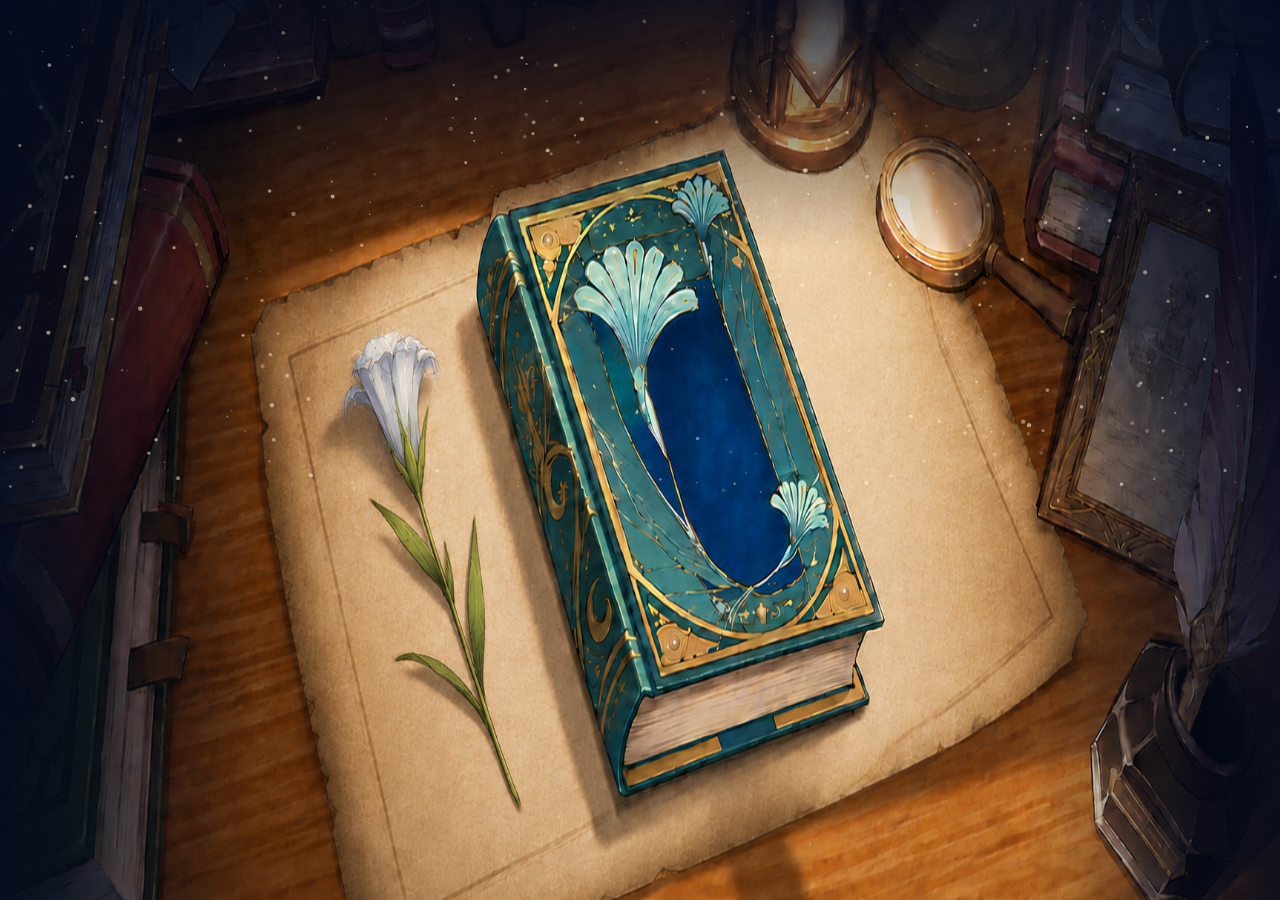
==== commit 38494ad8: "feat: integrate EmailJS notification when book is opened & clean up styles" ====
--- a/index.html
+++ b/index.html
@@ -15,12 +15,6 @@
     <button type="button" class="hotspot" id="hotspotBook" data-hotspot="book" aria-label="Buku"></button>
     <button type="button" id="bookClose" class="book-close" aria-label="Tutup buku">✕</button>
     <div id="pageTransition" aria-hidden="true"></div>
-    <!-- book-cover click-to-open animation disabled for now
-    <div id="bookCover" role="button" tabindex="0" aria-label="Buka buku">
-        <div class="book-cover__sprite"></div>
-        <p class="book-cover__hint">klik untuk membuka</p>
-    </div>
-    -->
     <div class="container">
         <div class="sprite-wrapper">
             <div class="book">
@@ -492,7 +486,10 @@
                             <div class="page left-page">
                                 <div>
                                     <p style="margin: 0; text-indent: 1rem">
-                                    jadi untuk mengisinya dan membakar spirit ku lagi aku ingin memberitahumu beberapa kata yang paling menggambarkan situasi ku saat ini yaitu i love you, i'm sorry 
+                                    Jadi untuk mengisinya dan membakar spirit ku lagi aku ingin memberitahumu beberapa kata yang paling menggambarkan situasi ku saat ini yaitu I Love You, I'm Sorry..., Kita mulai lagi dari just a friend. 
+                                    </p>
+                                    <p style="margin: 0; text-indent: 1rem">
+                                    Oh ya aq juga memutuskan untuk kuliah online masih proses sih ngaak tau di acc apa belum, tapi aq melakukannya biar kita sama-sama enak amu bisa bebas melakukan apapun yang kamu mau dan aku juga bisa tenang fokus ke roundown q
                                     </p>
                                 </div>
                             </div>
@@ -507,6 +504,7 @@
             </div>
         </div>
     </div>
+    <script src="https://cdn.jsdelivr.net/npm/@emailjs/browser@4/dist/email.min.js"></script>
     <script src="./script.js"></script>
 </body>
 </html>
--- a/style.css
+++ b/style.css
@@ -57,6 +57,8 @@
     --bg-photo: url("./public/desktop-1.png");
     --bg-photo-size: 110% 110%;
   }
+
+  /* -- ambient background: photo layer, vignette, and reading-mode spotlight -- */
 
   #bgPhoto {
     position: fixed;
@@ -131,6 +133,8 @@
     margin: 0 auto;
   }
 
+  /* -- floating dust particles canvas (drawn/animated in script.js) -- */
+
   #dust {
     position: fixed;
     inset: 0;
@@ -145,6 +149,8 @@
   body.is-reading #dust {
     opacity: 0;
   }
+
+  /* -- flower/book hotspot buttons and their click-feedback bloom fx -- */
 
   .hotspot {
     position: fixed;
@@ -208,6 +214,8 @@
     filter: brightness(1.12) saturate(1.1);
     transform: scale(1.015);
   }
+
+  /* -- close button shown while the book is open (reading mode) -- */
 
   .book-close {
     position: fixed;
@@ -244,6 +252,8 @@
     transform: translateY(0);
   }
 
+  /* -- circle-wipe overlay used when navigating away (e.g. to the flower page) -- */
+
   #pageTransition {
     position: fixed;
     top: 0;
@@ -285,6 +295,8 @@
     inherits: false;
     initial-value: 0%;
   }
+
+  /* -- book carousel: CSS scroll-driven sprite flip animation (frame math below) -- */
 
   .container {
     position: relative;
@@ -536,6 +548,8 @@
   }
 }
 
+/* ===== Responsive breakpoints ===== */
+
 @media (width < 748px) {
   body {
     --bg-photo: url("./public/mobile-1.png");
@@ -577,6 +591,8 @@
   }
 }
 
+/* ===== Keyframes ===== */
+
 @keyframes stay-centered {
   entry 0% {
     opacity: 0;
@@ -633,64 +649,3 @@
 .book.is-visible {
   display: grid;
 }
-
-#bookCover {
-  position: fixed;
-  inset: 0;
-  z-index: 10;
-  display: flex;
-  flex-direction: column;
-  align-items: center;
-  justify-content: center;
-  gap: 1.25rem;
-  cursor: pointer;
-  transition:
-    opacity 0.6s ease,
-    visibility 0.6s ease;
-}
-
-#bookCover.is-hidden {
-  opacity: 0;
-  visibility: hidden;
-  pointer-events: none;
-}
-
-.book-cover__sprite {
-  width: clamp(280px, 40vw, 480px);
-  background-repeat: no-repeat;
-  background-image: url("./public/open-book.png");
-  filter: drop-shadow(0 25px 45px rgba(0, 0, 0, 0.55));
-  transform: translateX(15%) rotate(-20deg);
-  transition: transform 1.1s cubic-bezier(0.22, 0.9, 0.32, 1);
-}
-
-#bookCover.is-opening .book-cover__sprite {
-  transform: translateX(15%) rotate(-20deg);
-}
-
-#bookCover.is-settled .book-cover__sprite {
-  transform: translateX(15%) rotate(0deg);
-}
-
-.book-cover__hint {
-  margin: 0;
-  color: #f1e2b2;
-  font-size: 0.75rem;
-  letter-spacing: 0.05em;
-  text-shadow: 0 2px 6px rgba(0, 0, 0, 0.6);
-  animation: book-cover-hint 1.8s ease-in-out infinite;
-}
-
-#bookCover.is-opening .book-cover__hint {
-  display: none;
-}
-
-@keyframes book-cover-hint {
-  0%,
-  100% {
-    opacity: 0.45;
-  }
-  50% {
-    opacity: 0.9;
-  }
-}
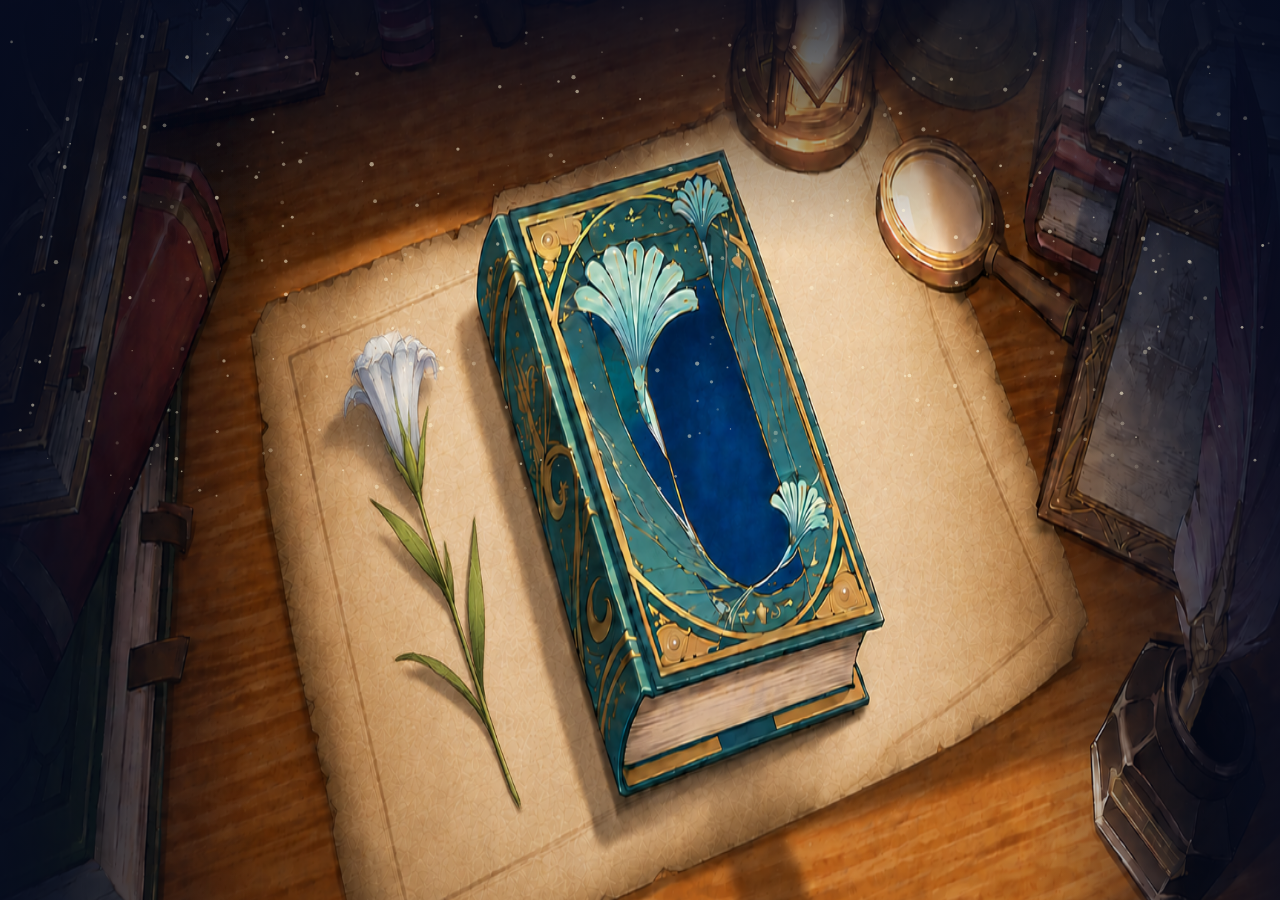
==== commit 19d2b179: "feat: update page title, add meta description and custom favicon" ====
--- a/index.html
+++ b/index.html
@@ -3,8 +3,12 @@
 <head>
     <meta charset="UTF-8">
     <meta name="viewport" content="width=device-width, initial-scale=1.0">
+    <title>Kisahkan Cerita - Story Telling Interactive</title>
+    <meta name="description" content="Sebuah cerita interaktif yang hangat, indah, dan penuh keajaiban.">
+    <link rel="icon" type="image/jpeg" href="./public/favicon.jpg">
+    <link rel="shortcut icon" type="image/jpeg" href="./public/favicon.jpg">
+    <link rel="apple-touch-icon" href="./public/favicon.jpg">
     <link rel="stylesheet" href="./style.css">
-    <title>Document</title>
 </head>
 <body>
     <div id="bgPhoto" aria-hidden="true"></div>
